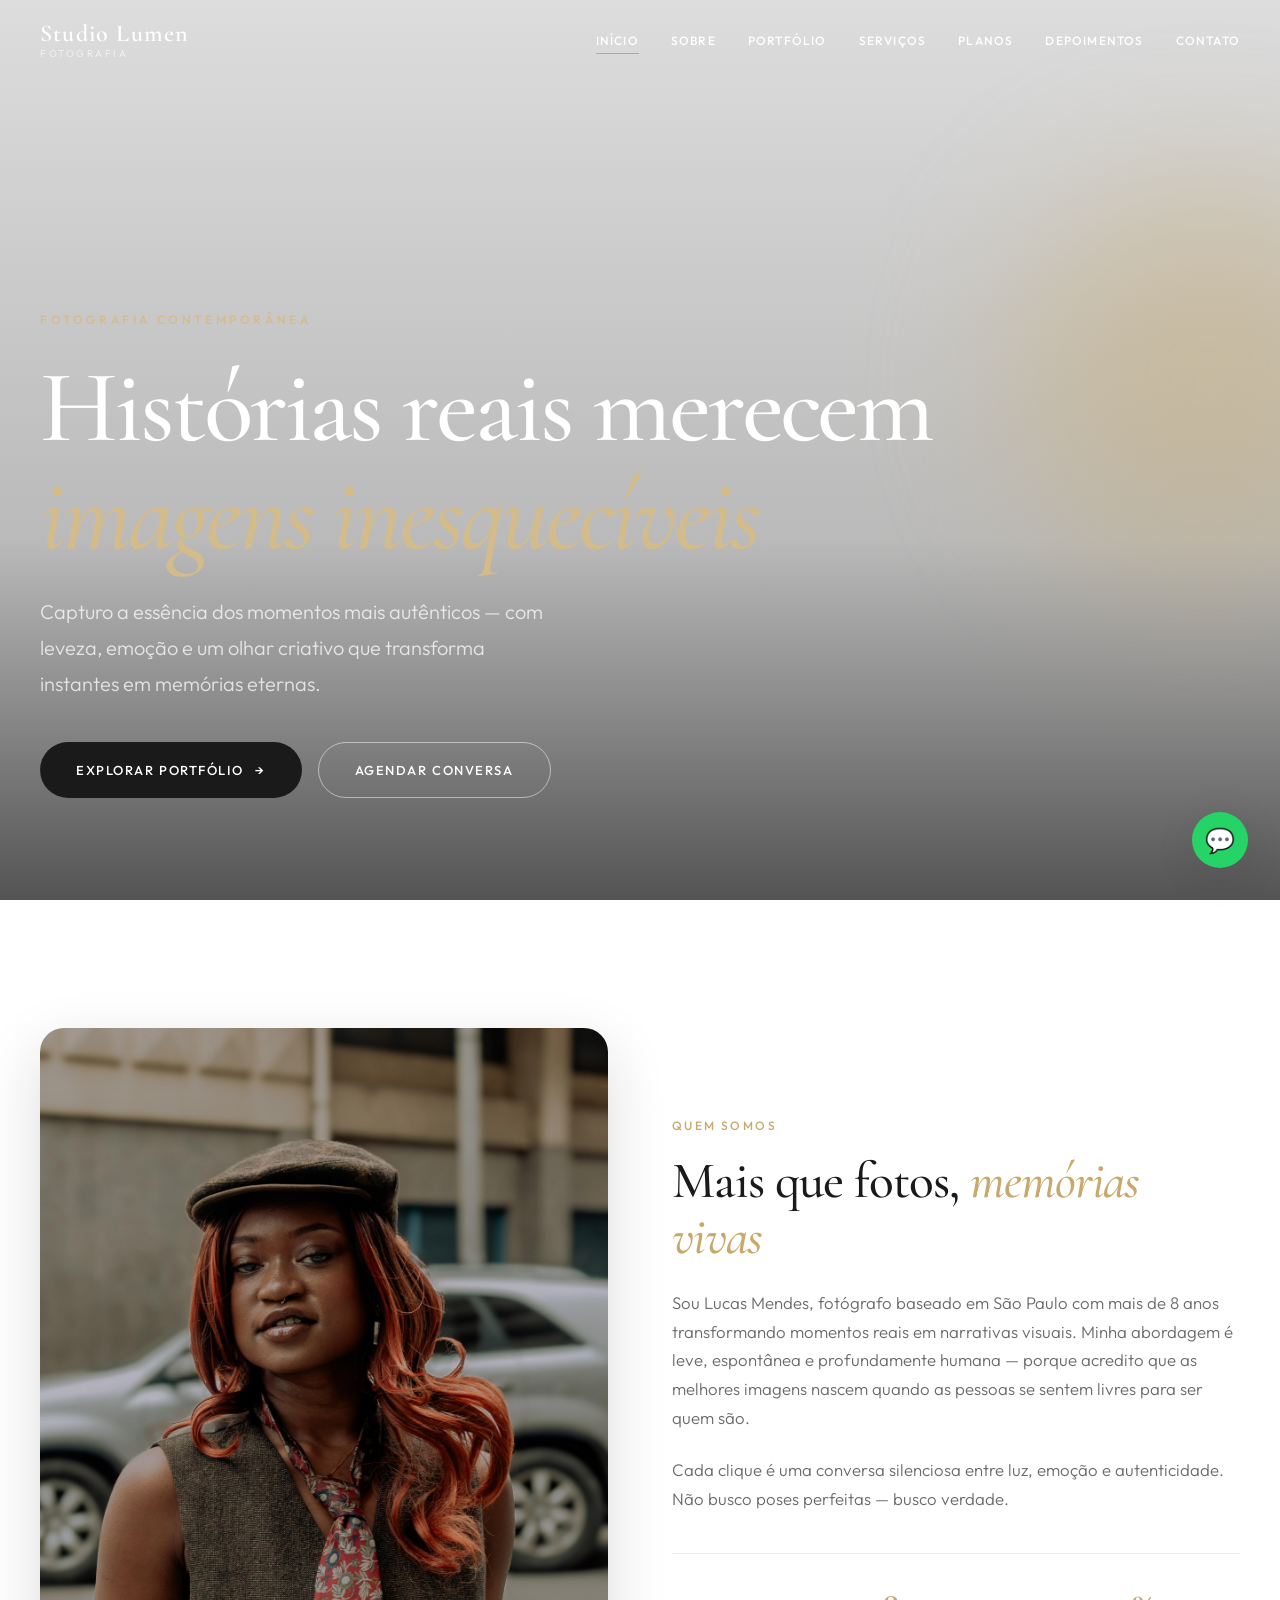
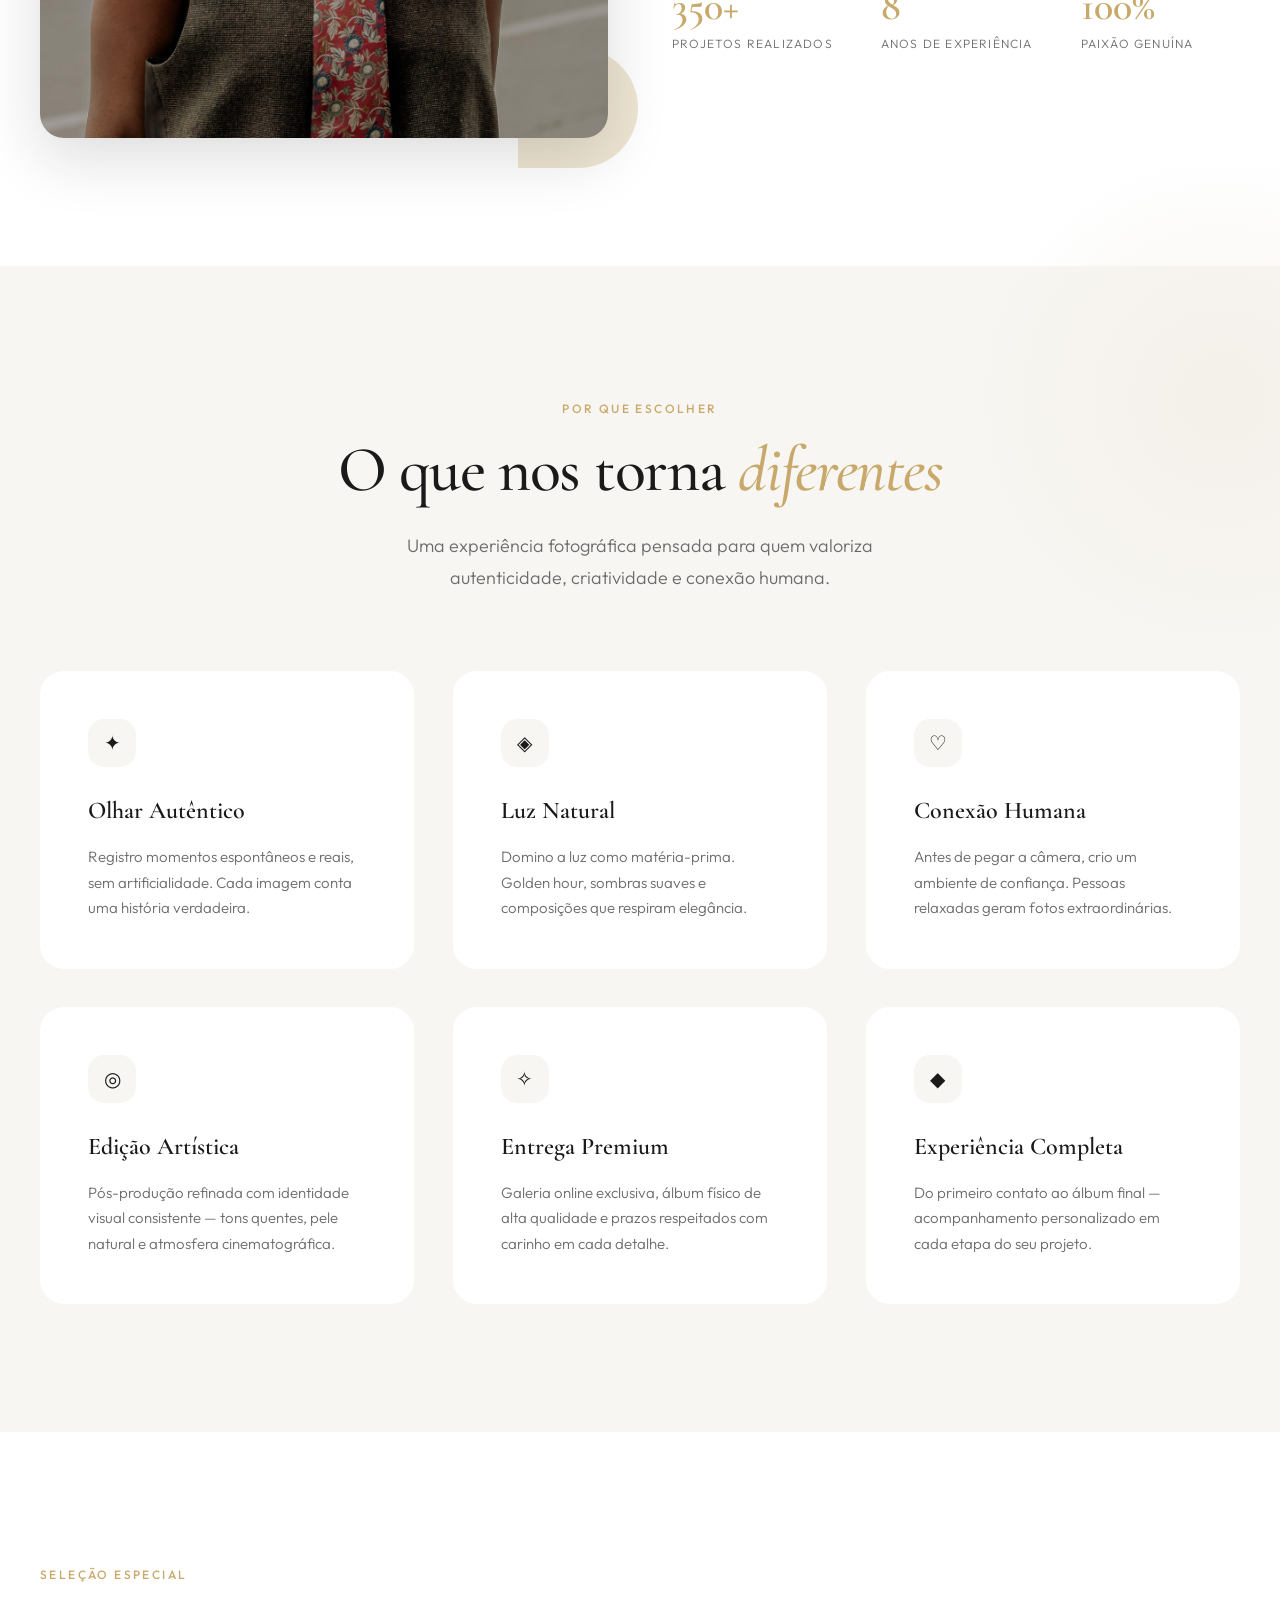
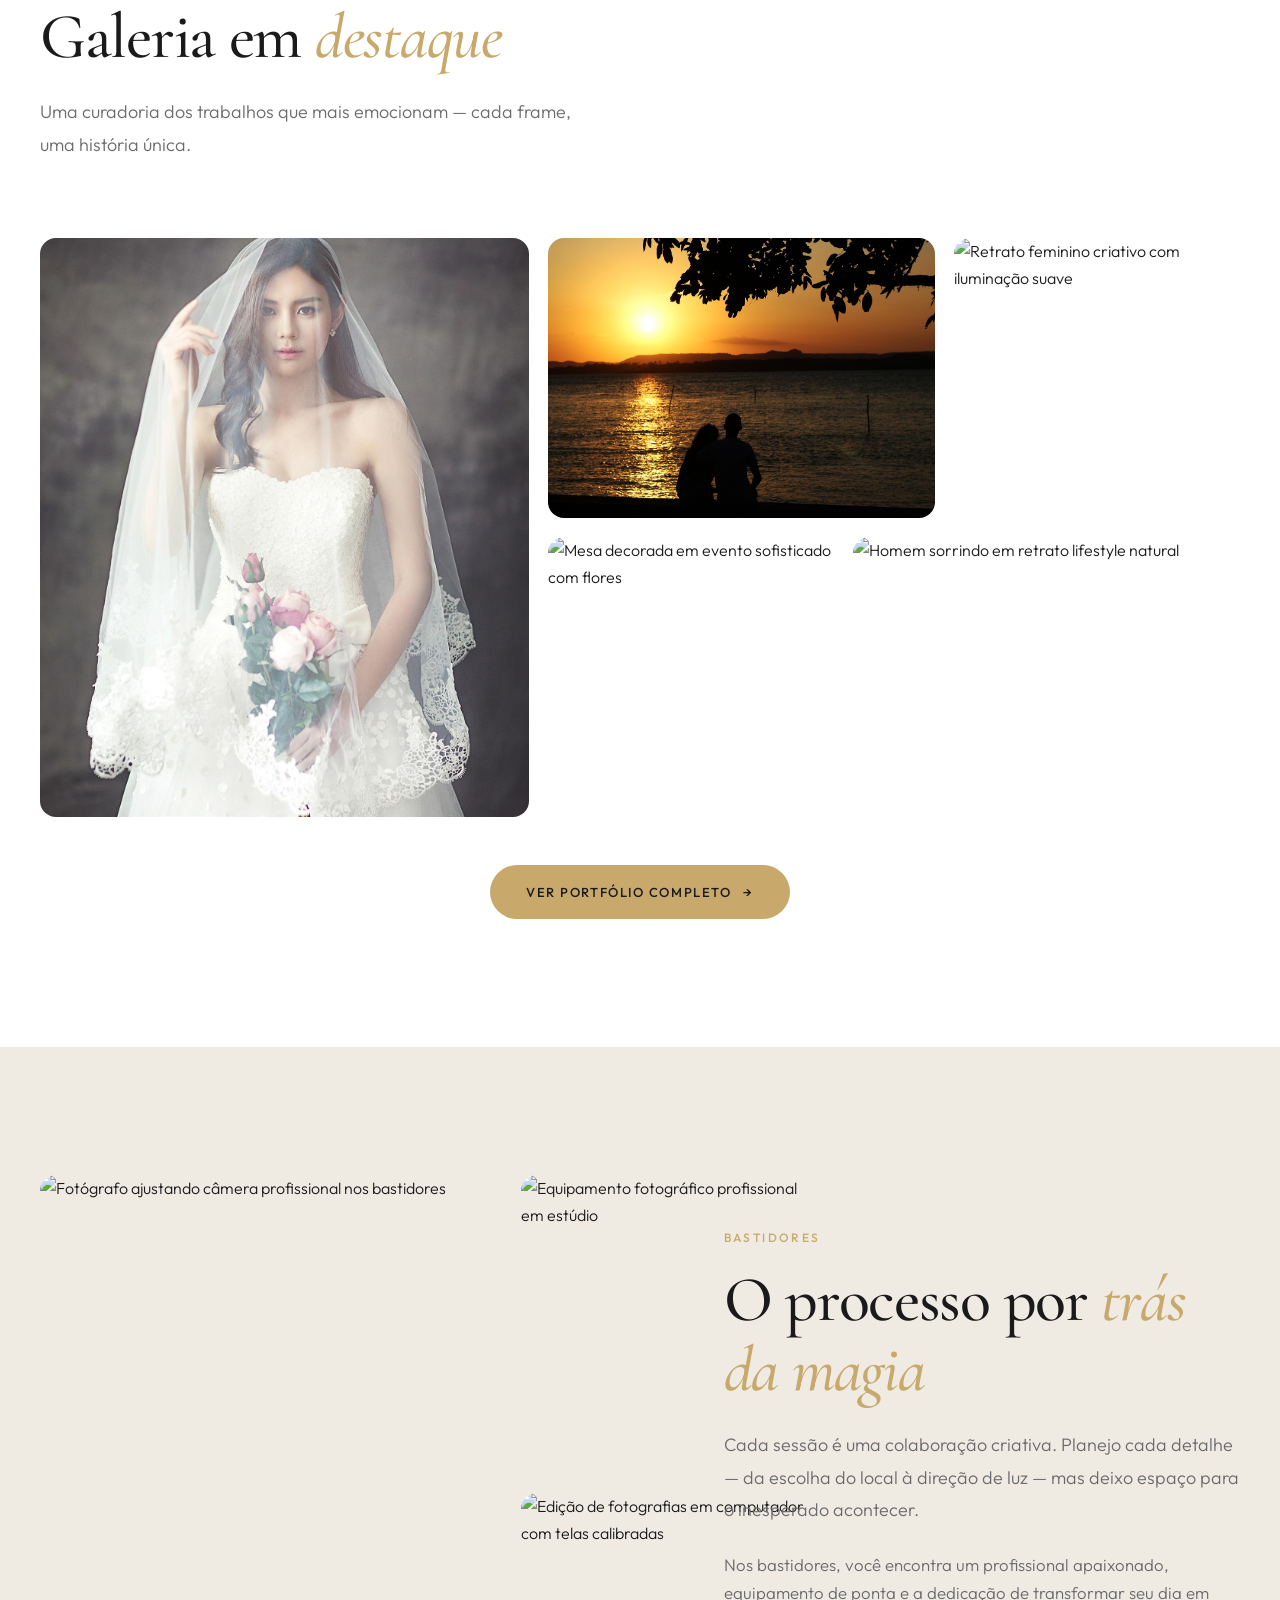
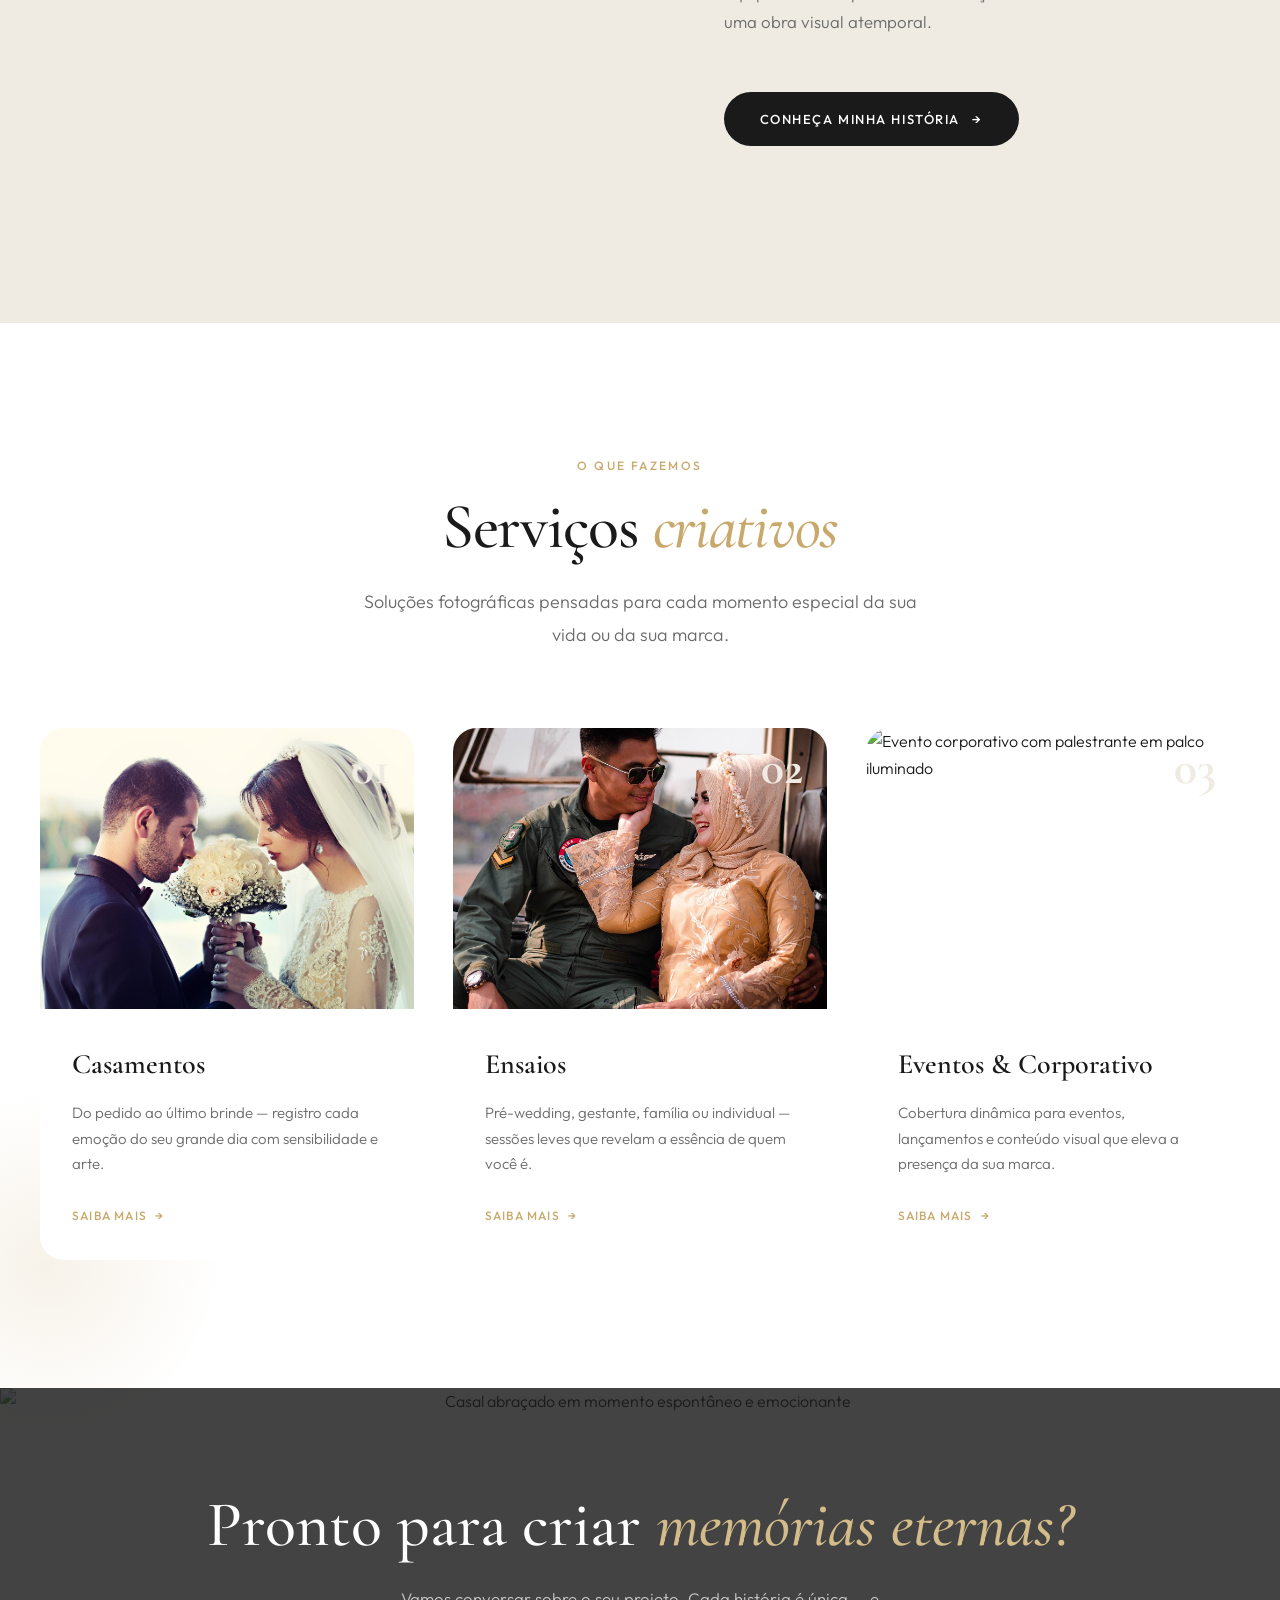
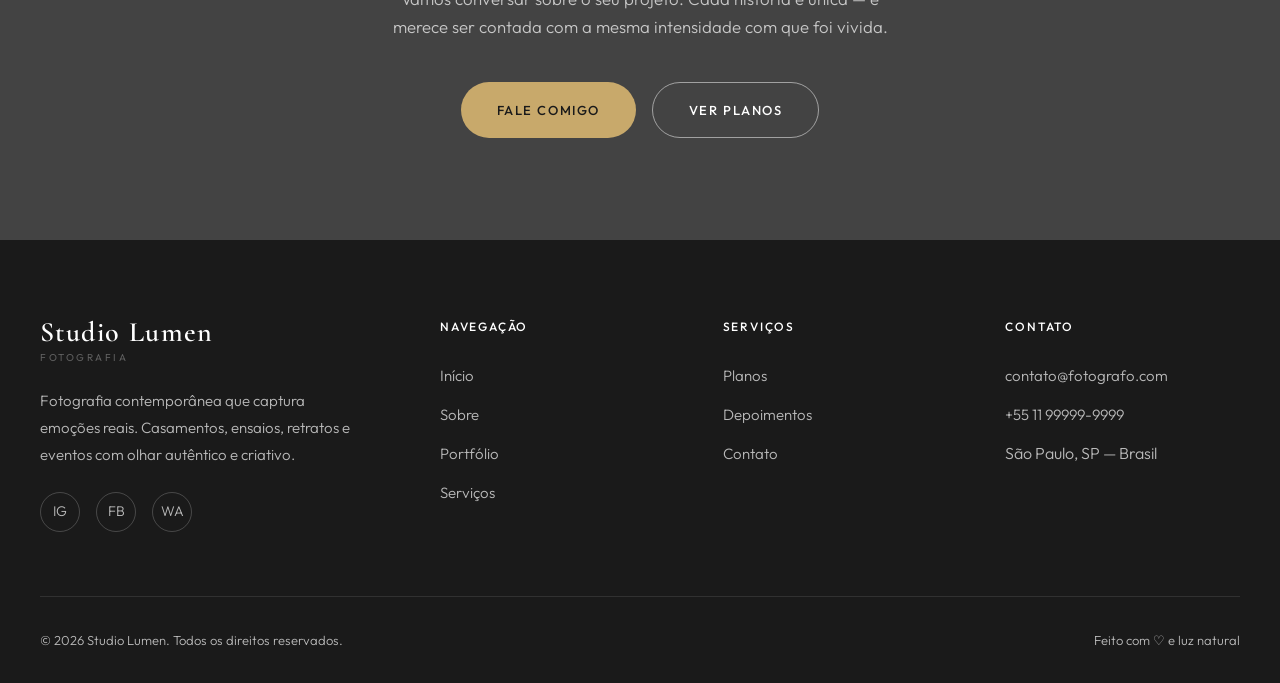
==== index.html @ a938f5ac "first commit" ====
<!DOCTYPE html>
<html lang="pt-BR">
<head>
  <meta charset="UTF-8">
  <meta name="viewport" content="width=device-width, initial-scale=1.0">
  <meta name="description" content="Studio Lumen — Fotografia contemporânea que captura histórias reais com emoção, autenticidade e criatividade. Casamentos, ensaios, retratos e eventos.">
  <meta name="keywords" content="fotógrafo, fotografia, casamento, ensaio, retrato, lifestyle, São Paulo">
  <meta name="author" content="Studio Lumen">
  <meta property="og:title" content="Studio Lumen — Histórias reais merecem imagens inesquecíveis">
  <meta property="og:description" content="Fotografia contemporânea com emoção, movimento e autenticidade.">
  <meta property="og:type" content="website">
  <title>Studio Lumen — Fotografia Contemporânea</title>
  <link rel="stylesheet" href="css/style.css">
</head>
<body>

  <!-- Header -->
  <header class="header header--transparent">
    <div class="header__inner">
      <a href="index.html" class="logo">
        <span class="logo__name">Studio Lumen</span>
        <span class="logo__tagline">Fotografia</span>
      </a>

      <a href="#nav-menu" class="nav-toggle" aria-label="Abrir menu">
        <span class="nav-toggle__bar"></span>
        <span class="nav-toggle__bar"></span>
        <span class="nav-toggle__bar"></span>
      </a>

      <div class="nav-panel" id="nav-menu">
        <a href="#" class="nav-panel__overlay" aria-label="Fechar menu"></a>
        <nav class="nav">
          <a href="#" class="nav__close" aria-label="Fechar menu">&times;</a>
          <ul class="nav__list">
          <li class="nav__item"><a href="index.html" class="nav__link nav__link--active">Início</a></li>
          <li class="nav__item"><a href="sobre.html" class="nav__link">Sobre</a></li>
          <li class="nav__item"><a href="portfolio.html" class="nav__link">Portfólio</a></li>
          <li class="nav__item"><a href="servicos.html" class="nav__link">Serviços</a></li>
          <li class="nav__item"><a href="planos.html" class="nav__link">Planos</a></li>
          <li class="nav__item"><a href="depoimentos.html" class="nav__link">Depoimentos</a></li>
          <li class="nav__item"><a href="contato.html" class="nav__link">Contato</a></li>
        </ul>
        </nav>
      </div>
    </div>
  </header>

  <main>

    <!-- Hero -->
    <section class="hero">
      <div class="hero__bg">
        <img src="https://images.unsplash.com/photo-1519741497674-611481863552?w=1920&q=80" alt="Casal em momento emocionante durante cerimônia de casamento ao ar livre">
      </div>
      <div class="hero__overlay"></div>
      <div class="hero__shape hero__shape--gold"></div>
      <div class="hero__content">
        <span class="hero__label">Fotografia Contemporânea</span>
        <h1 class="hero__title">Histórias reais merecem <em>imagens inesquecíveis</em></h1>
        <p class="hero__text">Capturo a essência dos momentos mais autênticos — com leveza, emoção e um olhar criativo que transforma instantes em memórias eternas.</p>
        <div class="hero__actions">
          <a href="portfolio.html" class="btn btn--primary">Explorar Portfólio <span class="btn__arrow">→</span></a>
          <a href="contato.html" class="btn btn--outline">Agendar Conversa</a>
        </div>
      </div>
    </section>

    <!-- Apresentação -->
    <section class="section">
      <div class="container">
        <div class="intro">
          <div class="intro__visual">
            <div class="intro__image">
              <img src="images/foto2.jpg" alt="Fotógrafo profissional capturando ensaio ao ar livre com luz natural">
            </div>
            <div class="intro__accent"></div>
          </div>
          <div class="intro__content">
            <span class="section__label">Quem Somos</span>
            <h2 class="section__title">Mais que fotos, <em>memórias vivas</em></h2>
            <p class="intro__text">Sou Lucas Mendes, fotógrafo baseado em São Paulo com mais de 8 anos transformando momentos reais em narrativas visuais. Minha abordagem é leve, espontânea e profundamente humana — porque acredito que as melhores imagens nascem quando as pessoas se sentem livres para ser quem são.</p>
            <p class="intro__text">Cada clique é uma conversa silenciosa entre luz, emoção e autenticidade. Não busco poses perfeitas — busco verdade.</p>
            <div class="intro__stats">
              <div class="stat">
                <div class="stat__number">350+</div>
                <div class="stat__label">Projetos Realizados</div>
              </div>
              <div class="stat">
                <div class="stat__number">8</div>
                <div class="stat__label">Anos de Experiência</div>
              </div>
              <div class="stat">
                <div class="stat__number">100%</div>
                <div class="stat__label">Paixão Genuína</div>
              </div>
            </div>
          </div>
        </div>
      </div>
    </section>

    <!-- Diferenciais -->
    <section class="section section--cream">
      <div class="organic-shape organic-shape--1"></div>
      <div class="container">
        <div class="section__header section__header--center">
          <span class="section__label">Por Que Escolher</span>
          <h2 class="section__title">O que nos torna <em>diferentes</em></h2>
          <p class="section__subtitle">Uma experiência fotográfica pensada para quem valoriza autenticidade, criatividade e conexão humana.</p>
        </div>
        <div class="features">
          <article class="feature">
            <div class="feature__icon">✦</div>
            <h3 class="feature__title">Olhar Autêntico</h3>
            <p class="feature__text">Registro momentos espontâneos e reais, sem artificialidade. Cada imagem conta uma história verdadeira.</p>
          </article>
          <article class="feature">
            <div class="feature__icon">◈</div>
            <h3 class="feature__title">Luz Natural</h3>
            <p class="feature__text">Domino a luz como matéria-prima. Golden hour, sombras suaves e composições que respiram elegância.</p>
          </article>
          <article class="feature">
            <div class="feature__icon">♡</div>
            <h3 class="feature__title">Conexão Humana</h3>
            <p class="feature__text">Antes de pegar a câmera, crio um ambiente de confiança. Pessoas relaxadas geram fotos extraordinárias.</p>
          </article>
          <article class="feature">
            <div class="feature__icon">◎</div>
            <h3 class="feature__title">Edição Artística</h3>
            <p class="feature__text">Pós-produção refinada com identidade visual consistente — tons quentes, pele natural e atmosfera cinematográfica.</p>
          </article>
          <article class="feature">
            <div class="feature__icon">✧</div>
            <h3 class="feature__title">Entrega Premium</h3>
            <p class="feature__text">Galeria online exclusiva, álbum físico de alta qualidade e prazos respeitados com carinho em cada detalhe.</p>
          </article>
          <article class="feature">
            <div class="feature__icon">◆</div>
            <h3 class="feature__title">Experiência Completa</h3>
            <p class="feature__text">Do primeiro contato ao álbum final — acompanhamento personalizado em cada etapa do seu projeto.</p>
          </article>
        </div>
      </div>
    </section>

    <!-- Galeria em Destaque -->
    <section class="section">
      <div class="container">
        <div class="section__header">
          <span class="section__label">Seleção Especial</span>
          <h2 class="section__title">Galeria em <em>destaque</em></h2>
          <p class="section__subtitle">Uma curadoria dos trabalhos que mais emocionam — cada frame, uma história única.</p>
        </div>
        <div class="gallery gallery--featured">
          <div class="gallery__item gallery__item--1">
            <img src="images/foto9.jpg" alt="Noiva em vestido elegante com bouquet de flores brancas">
            <span class="gallery__caption">Casamentos</span>
          </div>
          <div class="gallery__item gallery__item--2">
            <img src="images/foto10.jpg" alt="Casal em ensaio romântico ao pôr do sol">
            <span class="gallery__caption">Ensaios</span>
          </div>
          <div class="gallery__item gallery__item--3">
            <img src="https://images.unsplash.com/photo-1534528741775-53994a69daeb?w=600&q=80" alt="Retrato feminino criativo com iluminação suave">
            <span class="gallery__caption">Retratos</span>
          </div>
          <div class="gallery__item gallery__item--4">
            <img src="https://images.unsplash.com/photo-1511795409834-ef04bbd61622?w=600&q=80" alt="Mesa decorada em evento sofisticado com flores">
            <span class="gallery__caption">Eventos</span>
          </div>
          <div class="gallery__item gallery__item--5">
            <img src="https://images.unsplash.com/photo-1507003211169-0a1dd7228f2d?w=700&q=80" alt="Homem sorrindo em retrato lifestyle natural">
            <span class="gallery__caption">Lifestyle</span>
          </div>
        </div>
        <div style="text-align: center; margin-top: 3rem;">
          <a href="portfolio.html" class="btn btn--gold">Ver Portfólio Completo <span class="btn__arrow">→</span></a>
        </div>
      </div>
    </section>

    <!-- Bastidores -->
    <section class="section section--beige">
      <div class="container">
        <div class="behind">
          <div class="behind__grid">
            <img src="https://images.unsplash.com/photo-1452587925148-ce544e77e70d?w=600&q=80" alt="Fotógrafo ajustando câmera profissional nos bastidores">
            <img src="https://images.unsplash.com/photo-1492691527719-9d1e07e534b4?w=400&q=80" alt="Equipamento fotográfico profissional em estúdio">
            <img src="https://images.unsplash.com/photo-1471341971476-ae15ab1aa974?w=400&q=80" alt="Edição de fotografias em computador com telas calibradas">
          </div>
          <div class="behind__content">
            <span class="section__label">Bastidores</span>
            <h2 class="section__title">O processo por <em>trás da magia</em></h2>
            <p class="section__subtitle">Cada sessão é uma colaboração criativa. Planejo cada detalhe — da escolha do local à direção de luz — mas deixo espaço para o inesperado acontecer.</p>
            <p class="intro__text" style="margin-top: 1.5rem;">Nos bastidores, você encontra um profissional apaixonado, equipamento de ponta e a dedicação de transformar seu dia em uma obra visual atemporal.</p>
            <a href="sobre.html" class="btn btn--primary" style="margin-top: 2rem;">Conheça Minha História <span class="btn__arrow">→</span></a>
          </div>
        </div>
      </div>
    </section>

    <!-- Serviços -->
    <section class="section">
      <div class="organic-shape organic-shape--2"></div>
      <div class="container">
        <div class="section__header section__header--center">
          <span class="section__label">O Que Fazemos</span>
          <h2 class="section__title">Serviços <em>criativos</em></h2>
          <p class="section__subtitle">Soluções fotográficas pensadas para cada momento especial da sua vida ou da sua marca.</p>
        </div>
        <div class="services-grid">
          <article class="service-card">
            <span class="service-card__number">01</span>
            <div class="service-card__image">
              <img src="images/foto12.jpg" alt="Cerimônia de casamento intimista com decoração floral">
            </div>
            <div class="service-card__body">
              <h3 class="service-card__title">Casamentos</h3>
              <p class="service-card__text">Do pedido ao último brinde — registro cada emoção do seu grande dia com sensibilidade e arte.</p>
              <a href="servicos.html" class="service-card__link">Saiba mais</a>
            </div>
          </article>
          <article class="service-card">
            <span class="service-card__number">02</span>
            <div class="service-card__image">
              <img src="images/foto13.jpg" alt="Casal em ensaio pré-wedding em paisagem natural">
            </div>
            <div class="service-card__body">
              <h3 class="service-card__title">Ensaios</h3>
              <p class="service-card__text">Pré-wedding, gestante, família ou individual — sessões leves que revelam a essência de quem você é.</p>
              <a href="servicos.html" class="service-card__link">Saiba mais</a>
            </div>
          </article>
          <article class="service-card">
            <span class="service-card__number">03</span>
            <div class="service-card__image">
              <img src="https://images.unsplash.com/photo-1540575467063-178a50c2df87?w=600&q=80" alt="Evento corporativo com palestrante em palco iluminado">
            </div>
            <div class="service-card__body">
              <h3 class="service-card__title">Eventos & Corporativo</h3>
              <p class="service-card__text">Cobertura dinâmica para eventos, lançamentos e conteúdo visual que eleva a presença da sua marca.</p>
              <a href="servicos.html" class="service-card__link">Saiba mais</a>
            </div>
          </article>
        </div>
      </div>
    </section>

    <!-- CTA -->
    <section class="cta">
      <div class="cta__bg">
        <img src="https://images.unsplash.com/photo-1529636798458-921d9a089304?w=1920&q=80" alt="Casal abraçado em momento espontâneo e emocionante">
      </div>
      <div class="cta__overlay"></div>
      <div class="container cta__content">
        <h2 class="cta__title">Pronto para criar <em>memórias eternas?</em></h2>
        <p class="cta__text">Vamos conversar sobre o seu projeto. Cada história é única — e merece ser contada com a mesma intensidade com que foi vivida.</p>
        <div class="cta__actions">
          <a href="contato.html" class="btn btn--gold">Fale Comigo</a>
          <a href="planos.html" class="btn btn--outline">Ver Planos</a>
        </div>
      </div>
    </section>

  </main>

  <!-- Footer -->
  <footer class="footer">
    <div class="container">
      <div class="footer__grid">
        <div class="footer__brand">
          <div class="logo">
            <span class="logo__name">Studio Lumen</span>
            <span class="logo__tagline">Fotografia</span>
          </div>
          <p class="footer__desc">Fotografia contemporânea que captura emoções reais. Casamentos, ensaios, retratos e eventos com olhar autêntico e criativo.</p>
          <div class="footer__social">
            <a href="https://instagram.com" target="_blank" rel="noopener noreferrer" aria-label="Instagram">IG</a>
            <a href="https://facebook.com" target="_blank" rel="noopener noreferrer" aria-label="Facebook">FB</a>
            <a href="https://wa.me/5511999999999" target="_blank" rel="noopener noreferrer" aria-label="WhatsApp">WA</a>
          </div>
        </div>
        <div>
          <h4 class="footer__title">Navegação</h4>
          <ul class="footer__links">
            <li><a href="index.html">Início</a></li>
            <li><a href="sobre.html">Sobre</a></li>
            <li><a href="portfolio.html">Portfólio</a></li>
            <li><a href="servicos.html">Serviços</a></li>
          </ul>
        </div>
        <div>
          <h4 class="footer__title">Serviços</h4>
          <ul class="footer__links">
            <li><a href="planos.html">Planos</a></li>
            <li><a href="depoimentos.html">Depoimentos</a></li>
            <li><a href="contato.html">Contato</a></li>
          </ul>
        </div>
        <div>
          <h4 class="footer__title">Contato</h4>
          <ul class="footer__links">
            <li><a href="mailto:contato@fotografo.com">contato@fotografo.com</a></li>
            <li><a href="https://wa.me/5511999999999" target="_blank" rel="noopener noreferrer">+55 11 99999-9999</a></li>
            <li>São Paulo, SP — Brasil</li>
          </ul>
        </div>
      </div>
      <div class="footer__bottom">
        <p>&copy; 2026 Studio Lumen. Todos os direitos reservados.</p>
        <p>Feito com ♡ e luz natural</p>
      </div>
    </div>
  </footer>

  <a href="https://wa.me/5511999999999" class="whatsapp-float" target="_blank" rel="noopener noreferrer" aria-label="Contato via WhatsApp">💬</a>

</body>
</html>
---- css/style.css ----
/* =============================================
   STUDIO LUMEN — Fotografia Contemporânea
   Design System — HTML5 + CSS3
   ============================================= */

@import url('https://fonts.googleapis.com/css2?family=Cormorant+Garamond:ital,wght@0,400;0,500;0,600;0,700;1,400;1,500&family=Outfit:wght@300;400;500;600&display=swap');

/* --- Reset Moderno --- */
*,
*::before,
*::after {
  margin: 0;
  padding: 0;
  box-sizing: border-box;
}

html {
  scroll-behavior: smooth;
  font-size: 16px;
  -webkit-text-size-adjust: 100%;
  text-size-adjust: 100%;
}

body {
  font-family: 'Outfit', sans-serif;
  font-weight: 300;
  line-height: 1.7;
  color: var(--color-dark);
  background-color: var(--color-white);
  overflow-x: hidden;
  -webkit-font-smoothing: antialiased;
}

img {
  max-width: 100%;
  height: auto;
  display: block;
}

a {
  text-decoration: none;
  color: inherit;
  transition: color var(--transition-base);
}

ul, ol {
  list-style: none;
}

button,
input,
textarea,
select {
  font-family: inherit;
  font-size: inherit;
  border: none;
  outline: none;
  background: none;
}

/* --- Variáveis CSS --- */
:root {
  --color-white: #FFFFFF;
  --color-cream: #F8F6F2;
  --color-beige: #EFEAE2;
  --color-dark: #1A1A1A;
  --color-gold: #C8A96B;
  --color-gold-light: #D4BC8A;
  --color-gray: #6B6B6B;
  --color-gray-light: #A8A8A8;

  --font-display: 'Cormorant Garamond', Georgia, serif;
  --font-body: 'Outfit', sans-serif;

  --header-height: 80px;
  --container-max: 1320px;
  --container-narrow: 960px;
  --section-padding: clamp(5rem, 10vw, 8rem);
  --gap: clamp(1.5rem, 3vw, 2.5rem);

  --radius-sm: 8px;
  --radius-md: 16px;
  --radius-lg: 24px;
  --radius-xl: 40px;
  --radius-full: 9999px;

  --shadow-soft: 0 4px 30px rgba(26, 26, 26, 0.06);
  --shadow-medium: 0 8px 40px rgba(26, 26, 26, 0.1);
  --shadow-strong: 0 20px 60px rgba(26, 26, 26, 0.15);

  --transition-fast: 0.25s cubic-bezier(0.4, 0, 0.2, 1);
  --transition-base: 0.4s cubic-bezier(0.4, 0, 0.2, 1);
  --transition-slow: 0.6s cubic-bezier(0.4, 0, 0.2, 1);
}

/* --- Utilitários --- */
.container {
  width: 100%;
  max-width: var(--container-max);
  margin: 0 auto;
  padding: 0 clamp(1.25rem, 4vw, 2.5rem);
}

.container--narrow {
  max-width: var(--container-narrow);
}

.section {
  padding: var(--section-padding) 0;
  position: relative;
}

.section--cream {
  background-color: var(--color-cream);
}

.section--beige {
  background-color: var(--color-beige);
}

.section--dark {
  background-color: var(--color-dark);
  color: var(--color-white);
}

.section__label {
  display: inline-block;
  font-size: 0.75rem;
  font-weight: 500;
  letter-spacing: 0.2em;
  text-transform: uppercase;
  color: var(--color-gold);
  margin-bottom: 1rem;
}

.section--dark .section__label {
  color: var(--color-gold-light);
}

.section__title {
  font-family: var(--font-display);
  font-size: clamp(2.5rem, 5vw, 4rem);
  font-weight: 500;
  line-height: 1.1;
  letter-spacing: -0.02em;
  margin-bottom: 1.5rem;
}

.section__title em {
  font-style: italic;
  color: var(--color-gold);
}

.section--dark .section__title em {
  color: var(--color-gold-light);
}

.section__subtitle {
  font-size: clamp(1rem, 2vw, 1.125rem);
  color: var(--color-gray);
  max-width: 560px;
  line-height: 1.8;
}

.section--dark .section__subtitle {
  color: rgba(255, 255, 255, 0.65);
}

.section__header {
  margin-bottom: clamp(3rem, 6vw, 5rem);
}

.section__header--center {
  text-align: center;
}

.section__header--center .section__subtitle {
  margin: 0 auto;
}

.text-gold {
  color: var(--color-gold);
}

/* --- Botões --- */
.btn {
  display: inline-flex;
  align-items: center;
  justify-content: center;
  gap: 0.75rem;
  padding: 1rem 2.25rem;
  font-size: 0.8125rem;
  font-weight: 500;
  letter-spacing: 0.12em;
  text-transform: uppercase;
  border-radius: var(--radius-full);
  cursor: pointer;
  transition: all var(--transition-base);
  position: relative;
  overflow: hidden;
}

.btn::after {
  content: '';
  position: absolute;
  inset: 0;
  background: rgba(255, 255, 255, 0.15);
  transform: translateX(-100%);
  transition: transform var(--transition-base);
}

.btn:hover::after {
  transform: translateX(0);
}

.btn--primary {
  background-color: var(--color-dark);
  color: var(--color-white);
}

.btn--primary:hover {
  background-color: var(--color-gold);
  color: var(--color-dark);
  transform: translateY(-2px);
  box-shadow: var(--shadow-medium);
}

.btn--outline {
  background-color: transparent;
  color: var(--color-white);
  border: 1.5px solid rgba(255, 255, 255, 0.5);
}

.btn--outline:hover {
  background-color: var(--color-white);
  color: var(--color-dark);
  border-color: var(--color-white);
  transform: translateY(-2px);
}

.btn--gold {
  background-color: var(--color-gold);
  color: var(--color-dark);
}

.btn--gold:hover {
  background-color: var(--color-dark);
  color: var(--color-white);
  transform: translateY(-2px);
  box-shadow: var(--shadow-medium);
}

.btn--light {
  background-color: var(--color-white);
  color: var(--color-dark);
}

.btn--light:hover {
  background-color: var(--color-gold);
  transform: translateY(-2px);
  box-shadow: var(--shadow-medium);
}

.btn__arrow {
  transition: transform var(--transition-base);
}

.btn:hover .btn__arrow {
  transform: translateX(4px);
}

/* --- Header --- */
.header {
  position: fixed;
  top: 0;
  left: 0;
  right: 0;
  z-index: 1000;
  height: var(--header-height);
  transition: all var(--transition-base);
}

.header__inner {
  display: flex;
  align-items: center;
  justify-content: space-between;
  height: 100%;
  max-width: var(--container-max);
  margin: 0 auto;
  padding: 0 clamp(1.25rem, 4vw, 2.5rem);
}

.header--transparent {
  background: transparent;
}

.header--scrolled,
.header--solid {
  background: rgba(255, 255, 255, 0.92);
  backdrop-filter: blur(20px);
  -webkit-backdrop-filter: blur(20px);
  box-shadow: 0 1px 0 rgba(26, 26, 26, 0.06);
}

.header--dark {
  background: rgba(26, 26, 26, 0.85);
  backdrop-filter: blur(20px);
  -webkit-backdrop-filter: blur(20px);
}

.logo {
  display: flex;
  flex-direction: column;
  line-height: 1.1;
}

.logo__name {
  font-family: var(--font-display);
  font-size: 1.5rem;
  font-weight: 600;
  letter-spacing: 0.05em;
}

.logo__tagline {
  font-size: 0.625rem;
  font-weight: 400;
  letter-spacing: 0.25em;
  text-transform: uppercase;
  opacity: 0.6;
}

.header--transparent .logo,
.header--transparent .nav__link {
  color: var(--color-white);
}

.header--scrolled .logo,
.header--scrolled .nav__link,
.header--solid .logo,
.header--solid .nav__link {
  color: var(--color-dark);
}

.nav__list {
  display: flex;
  align-items: center;
  gap: clamp(1rem, 2.5vw, 2rem);
}

.nav__link {
  font-size: 0.75rem;
  font-weight: 500;
  letter-spacing: 0.1em;
  text-transform: uppercase;
  position: relative;
  padding: 0.25rem 0;
}

.nav__link::after {
  content: '';
  position: absolute;
  bottom: -2px;
  left: 0;
  width: 0;
  height: 1.5px;
  background-color: var(--color-gold);
  transition: width var(--transition-base);
}

.nav__link:hover::after,
.nav__link--active::after {
  width: 100%;
}

.nav__link:hover,
.nav__link--active {
  color: var(--color-gold);
}

.header--scrolled .nav__link:hover,
.header--scrolled .nav__link--active,
.header--solid .nav__link:hover,
.header--solid .nav__link--active {
  color: var(--color-gold);
}

/* Mobile menu toggle (CSS-only) */
.nav-toggle {
  display: none;
  flex-direction: column;
  gap: 6px;
  cursor: pointer;
  padding: 0.5rem;
  z-index: 1001;
}

.nav-toggle__bar {
  width: 28px;
  height: 2px;
  background-color: currentColor;
  transition: all var(--transition-base);
  transform-origin: center;
}

.header--transparent .nav-toggle {
  color: var(--color-white);
}

.header--scrolled .nav-toggle,
.header--solid .nav-toggle {
  color: var(--color-dark);
}

/* Painel mobile (desktop: transparente ao layout) */
.nav-panel {
  display: contents;
}

.nav-panel__overlay {
  display: none;
}

.nav__close {
  display: none;
}

/* --- Hero --- */
.hero {
  position: relative;
  min-height: 100vh;
  display: flex;
  align-items: flex-end;
  overflow: hidden;
}

.hero__bg {
  position: absolute;
  inset: 0;
  z-index: 0;
}

.hero__bg img {
  width: 100%;
  height: 100%;
  object-fit: cover;
  transform: scale(1.05);
  transition: transform 8s ease-out;
}

.hero:hover .hero__bg img {
  transform: scale(1);
}

.hero__overlay {
  position: absolute;
  inset: 0;
  background: linear-gradient(
    to top,
    rgba(26, 26, 26, 0.75) 0%,
    rgba(26, 26, 26, 0.3) 40%,
    rgba(26, 26, 26, 0.15) 100%
  );
  z-index: 1;
}

.hero__overlay--light {
  background: linear-gradient(
    135deg,
    rgba(248, 246, 242, 0.92) 0%,
    rgba(248, 246, 242, 0.7) 50%,
    rgba(248, 246, 242, 0.4) 100%
  );
}

.hero__content {
  position: relative;
  z-index: 2;
  width: 100%;
  padding: calc(var(--header-height) + 3rem) clamp(1.25rem, 4vw, 2.5rem) clamp(4rem, 8vw, 7rem);
  max-width: var(--container-max);
  margin: 0 auto;
}

.hero__content--center {
  text-align: center;
  display: flex;
  flex-direction: column;
  align-items: center;
  justify-content: center;
  min-height: 100vh;
  padding-bottom: clamp(4rem, 8vw, 7rem);
}

.hero__label {
  display: inline-block;
  font-size: 0.75rem;
  font-weight: 500;
  letter-spacing: 0.3em;
  text-transform: uppercase;
  color: var(--color-gold-light);
  margin-bottom: 1.5rem;
  opacity: 0;
  animation: fadeUp 0.8s ease forwards 0.2s;
}

.hero__title {
  font-family: var(--font-display);
  font-size: clamp(3rem, 8vw, 6.5rem);
  font-weight: 500;
  line-height: 1.05;
  letter-spacing: -0.03em;
  color: var(--color-white);
  max-width: 900px;
  opacity: 0;
  animation: fadeUp 0.8s ease forwards 0.4s;
}

.hero__title em {
  font-style: italic;
  color: var(--color-gold-light);
}

.hero__title--dark {
  color: var(--color-dark);
}

.hero__title--dark em {
  color: var(--color-gold);
}

.hero__text {
  font-size: clamp(1rem, 2vw, 1.25rem);
  color: rgba(255, 255, 255, 0.75);
  max-width: 520px;
  margin-top: 1.5rem;
  line-height: 1.8;
  opacity: 0;
  animation: fadeUp 0.8s ease forwards 0.6s;
}

.hero__text--dark {
  color: var(--color-gray);
}

.hero__actions {
  display: flex;
  flex-wrap: wrap;
  gap: 1rem;
  margin-top: 2.5rem;
  opacity: 0;
  animation: fadeUp 0.8s ease forwards 0.8s;
}

.hero__shape {
  position: absolute;
  z-index: 1;
  border-radius: 50%;
  filter: blur(80px);
  opacity: 0.4;
  pointer-events: none;
}

.hero__shape--gold {
  width: 400px;
  height: 400px;
  background: var(--color-gold);
  top: 20%;
  right: -10%;
}

.hero__shape--beige {
  width: 300px;
  height: 300px;
  background: var(--color-beige);
  bottom: 10%;
  left: -5%;
}

.hero--page {
  min-height: 70vh;
  align-items: center;
}

.hero--page .hero__content {
  padding-top: calc(var(--header-height) + 2rem);
}

@keyframes fadeUp {
  from {
    opacity: 0;
    transform: translateY(30px);
  }
  to {
    opacity: 1;
    transform: translateY(0);
  }
}

/* --- Intro / Apresentação --- */
.intro {
  display: grid;
  grid-template-columns: 1fr 1fr;
  gap: clamp(2rem, 5vw, 5rem);
  align-items: center;
}

.intro__visual {
  position: relative;
}

.intro__image {
  border-radius: var(--radius-lg);
  overflow: hidden;
  box-shadow: var(--shadow-strong);
}

.intro__image img {
  width: 100%;
  aspect-ratio: 4/5;
  object-fit: cover;
  transition: transform var(--transition-slow);
}

.intro__visual:hover .intro__image img {
  transform: scale(1.05);
}

.intro__accent {
  position: absolute;
  width: 120px;
  height: 120px;
  background: var(--color-gold);
  border-radius: 50% 50% 50% 0;
  bottom: -30px;
  right: -30px;
  z-index: -1;
  opacity: 0.3;
}

.intro__content .section__title {
  font-size: clamp(2rem, 4vw, 3.25rem);
}

.intro__text {
  color: var(--color-gray);
  margin-bottom: 1.5rem;
  font-size: 1.05rem;
}

.intro__stats {
  display: flex;
  gap: 3rem;
  margin-top: 2.5rem;
  padding-top: 2rem;
  border-top: 1px solid var(--color-beige);
}

.stat__number {
  font-family: var(--font-display);
  font-size: 2.5rem;
  font-weight: 600;
  color: var(--color-gold);
  line-height: 1;
}

.stat__label {
  font-size: 0.75rem;
  letter-spacing: 0.1em;
  text-transform: uppercase;
  color: var(--color-gray);
  margin-top: 0.5rem;
}

/* --- Diferenciais / Features --- */
.features {
  display: grid;
  grid-template-columns: repeat(3, 1fr);
  gap: var(--gap);
}

.feature {
  padding: clamp(2rem, 4vw, 3rem);
  background: var(--color-white);
  border-radius: var(--radius-lg);
  transition: all var(--transition-base);
  position: relative;
  overflow: hidden;
}

.feature::before {
  content: '';
  position: absolute;
  top: 0;
  left: 0;
  width: 100%;
  height: 3px;
  background: linear-gradient(90deg, var(--color-gold), transparent);
  transform: scaleX(0);
  transform-origin: left;
  transition: transform var(--transition-base);
}

.feature:hover {
  transform: translateY(-8px);
  box-shadow: var(--shadow-medium);
}

.feature:hover::before {
  transform: scaleX(1);
}

.feature__icon {
  width: 48px;
  height: 48px;
  display: flex;
  align-items: center;
  justify-content: center;
  background: var(--color-cream);
  border-radius: var(--radius-md);
  margin-bottom: 1.5rem;
  font-size: 1.25rem;
  transition: background var(--transition-base);
}

.feature:hover .feature__icon {
  background: var(--color-gold);
}

.feature__title {
  font-family: var(--font-display);
  font-size: 1.5rem;
  font-weight: 600;
  margin-bottom: 0.75rem;
}

.feature__text {
  color: var(--color-gray);
  font-size: 0.9375rem;
}

/* --- Galeria --- */
.gallery {
  display: grid;
  gap: clamp(0.75rem, 1.5vw, 1.25rem);
}

.gallery--featured {
  grid-template-columns: repeat(12, 1fr);
  grid-template-rows: repeat(2, 280px);
}

.gallery__item {
  position: relative;
  overflow: hidden;
  border-radius: var(--radius-md);
  cursor: pointer;
}

.gallery__item img {
  width: 100%;
  height: 100%;
  object-fit: cover;
  transition: transform var(--transition-slow);
}

.gallery__item:hover img {
  transform: scale(1.08);
}

.gallery__item::after {
  content: '';
  position: absolute;
  inset: 0;
  background: linear-gradient(to top, rgba(26, 26, 26, 0.5), transparent 60%);
  opacity: 0;
  transition: opacity var(--transition-base);
}

.gallery__item:hover::after {
  opacity: 1;
}

.gallery__caption {
  position: absolute;
  bottom: 1.5rem;
  left: 1.5rem;
  z-index: 2;
  color: var(--color-white);
  font-family: var(--font-display);
  font-size: 1.25rem;
  font-weight: 500;
  opacity: 0;
  transform: translateY(10px);
  transition: all var(--transition-base);
}

.gallery__item:hover .gallery__caption {
  opacity: 1;
  transform: translateY(0);
}

.gallery__item--1 { grid-column: span 5; grid-row: span 2; }
.gallery__item--2 { grid-column: span 4; }
.gallery__item--3 { grid-column: span 3; }
.gallery__item--4 { grid-column: span 3; }
.gallery__item--5 { grid-column: span 4; }

.gallery--grid {
  grid-template-columns: repeat(auto-fill, minmax(min(100%, 280px), 1fr));
}

.gallery--masonry {
  columns: 3;
  column-gap: clamp(0.75rem, 1.5vw, 1.25rem);
}

.gallery--masonry .gallery__item {
  break-inside: avoid;
  margin-bottom: clamp(0.75rem, 1.5vw, 1.25rem);
}

.gallery--portfolio {
  grid-template-columns: repeat(2, 1fr);
}

.gallery--portfolio .gallery__item:nth-child(3n) {
  grid-column: span 2;
}

.gallery__item--tall img {
  aspect-ratio: 3/4;
  min-height: clamp(260px, 50vw, 400px);
}

.gallery__item--wide img {
  aspect-ratio: 16/9;
  min-height: clamp(220px, 45vw, 350px);
}

/* --- Bastidores --- */
.behind {
  display: grid;
  grid-template-columns: 1.2fr 1fr;
  gap: clamp(2rem, 5vw, 4rem);
  align-items: center;
}

.behind__grid {
  display: grid;
  grid-template-columns: 1fr 1fr;
  gap: 1rem;
}

.behind__grid img {
  border-radius: var(--radius-md);
  object-fit: cover;
  width: 100%;
  transition: transform var(--transition-base);
}

.behind__grid img:first-child {
  grid-row: span 2;
  aspect-ratio: 3/4;
}

.behind__grid img:not(:first-child) {
  aspect-ratio: 1;
}

.behind__grid:hover img {
  transform: scale(0.98);
}

.behind__grid img:hover {
  transform: scale(1.03);
  z-index: 2;
  position: relative;
}

/* --- Serviços Cards --- */
.services-grid {
  display: grid;
  grid-template-columns: repeat(3, 1fr);
  gap: var(--gap);
}

.service-card {
  position: relative;
  border-radius: var(--radius-lg);
  overflow: hidden;
  background: var(--color-white);
  transition: all var(--transition-base);
}

.service-card:hover {
  transform: translateY(-10px);
  box-shadow: var(--shadow-strong);
}

.service-card__image {
  overflow: hidden;
  aspect-ratio: 4/3;
}

.service-card__image img {
  width: 100%;
  height: 100%;
  object-fit: cover;
  transition: transform var(--transition-slow);
}

.service-card:hover .service-card__image img {
  transform: scale(1.1);
}

.service-card__body {
  padding: 2rem;
}

.service-card__number {
  font-family: var(--font-display);
  font-size: 3rem;
  font-weight: 700;
  color: var(--color-beige);
  line-height: 1;
  position: absolute;
  top: 1rem;
  right: 1.5rem;
}

.service-card__title {
  font-family: var(--font-display);
  font-size: 1.75rem;
  font-weight: 600;
  margin-bottom: 0.75rem;
}

.service-card__text {
  color: var(--color-gray);
  font-size: 0.9375rem;
  margin-bottom: 1.5rem;
}

.service-card__link {
  font-size: 0.75rem;
  font-weight: 500;
  letter-spacing: 0.1em;
  text-transform: uppercase;
  color: var(--color-gold);
  display: inline-flex;
  align-items: center;
  gap: 0.5rem;
}

.service-card__link::after {
  content: '→';
  transition: transform var(--transition-base);
}

.service-card:hover .service-card__link::after {
  transform: translateX(4px);
}

/* --- CTA --- */
.cta {
  position: relative;
  padding: clamp(4rem, 8vw, 7rem) 0;
  overflow: hidden;
  text-align: center;
}

.cta__bg {
  position: absolute;
  inset: 0;
  z-index: 0;
}

.cta__bg img {
  width: 100%;
  height: 100%;
  object-fit: cover;
}

.cta__overlay {
  position: absolute;
  inset: 0;
  background: rgba(26, 26, 26, 0.82);
  z-index: 1;
}

.cta__content {
  position: relative;
  z-index: 2;
}

.cta__title {
  font-family: var(--font-display);
  font-size: clamp(2.5rem, 5vw, 4.5rem);
  font-weight: 500;
  color: var(--color-white);
  line-height: 1.1;
  margin-bottom: 1.5rem;
}

.cta__title em {
  font-style: italic;
  color: var(--color-gold-light);
}

.cta__text {
  color: rgba(255, 255, 255, 0.7);
  max-width: 500px;
  margin: 0 auto 2.5rem;
  font-size: 1.05rem;
}

.cta__actions {
  display: flex;
  flex-wrap: wrap;
  gap: 1rem;
  justify-content: center;
}

/* --- Footer --- */
.footer {
  background-color: var(--color-dark);
  color: rgba(255, 255, 255, 0.7);
  padding: clamp(4rem, 6vw, 5rem) 0 2rem;
}

.footer__grid {
  display: grid;
  grid-template-columns: 1.5fr 1fr 1fr 1fr;
  gap: clamp(2rem, 4vw, 3rem);
  margin-bottom: 4rem;
}

.footer__brand .logo__name {
  color: var(--color-white);
  font-size: 1.75rem;
  margin-bottom: 0.25rem;
}

.footer__brand .logo__tagline {
  color: rgba(255, 255, 255, 0.5);
}

.footer__desc {
  margin-top: 1.5rem;
  font-size: 0.9375rem;
  line-height: 1.8;
  max-width: 320px;
}

.footer__title {
  font-size: 0.75rem;
  font-weight: 500;
  letter-spacing: 0.15em;
  text-transform: uppercase;
  color: var(--color-white);
  margin-bottom: 1.5rem;
}

.footer__links li {
  margin-bottom: 0.75rem;
}

.footer__links a {
  font-size: 0.9375rem;
  transition: color var(--transition-base);
}

.footer__links a:hover {
  color: var(--color-gold);
}

.footer__social {
  display: flex;
  gap: 1rem;
  margin-top: 1.5rem;
}

.footer__social a {
  width: 40px;
  height: 40px;
  display: flex;
  align-items: center;
  justify-content: center;
  border: 1px solid rgba(255, 255, 255, 0.2);
  border-radius: 50%;
  font-size: 0.875rem;
  transition: all var(--transition-base);
}

.footer__social a:hover {
  background: var(--color-gold);
  border-color: var(--color-gold);
  color: var(--color-dark);
}

.footer__bottom {
  display: flex;
  justify-content: space-between;
  align-items: center;
  padding-top: 2rem;
  border-top: 1px solid rgba(255, 255, 255, 0.1);
  font-size: 0.8125rem;
}

/* --- Sobre: Timeline --- */
.timeline {
  position: relative;
  max-width: 800px;
  margin: 0 auto;
}

.timeline::before {
  content: '';
  position: absolute;
  left: 50%;
  transform: translateX(-50%);
  width: 1px;
  height: 100%;
  background: var(--color-beige);
}

.timeline__item {
  display: grid;
  grid-template-columns: 1fr 1fr;
  gap: 3rem;
  margin-bottom: 3rem;
  position: relative;
}

.timeline__item:nth-child(even) .timeline__content {
  grid-column: 1;
  grid-row: 1;
  text-align: right;
}

.timeline__item:nth-child(even) .timeline__year {
  grid-column: 2;
  text-align: left;
}

.timeline__year {
  font-family: var(--font-display);
  font-size: 2rem;
  font-weight: 600;
  color: var(--color-gold);
  text-align: right;
  padding-top: 0.5rem;
}

.timeline__dot {
  position: absolute;
  left: 50%;
  top: 0.75rem;
  transform: translateX(-50%);
  width: 14px;
  height: 14px;
  background: var(--color-gold);
  border-radius: 50%;
  border: 3px solid var(--color-cream);
  z-index: 2;
}

.timeline__title {
  font-family: var(--font-display);
  font-size: 1.375rem;
  font-weight: 600;
  margin-bottom: 0.5rem;
}

.timeline__text {
  color: var(--color-gray);
  font-size: 0.9375rem;
}

/* --- Processo --- */
.process {
  display: grid;
  grid-template-columns: repeat(4, 1fr);
  gap: var(--gap);
  counter-reset: process;
}

.process__step {
  text-align: center;
  padding: 2rem 1.5rem;
  position: relative;
}

.process__step::before {
  counter-increment: process;
  content: counter(process, decimal-leading-zero);
  font-family: var(--font-display);
  font-size: 3rem;
  font-weight: 700;
  color: var(--color-beige);
  display: block;
  margin-bottom: 1rem;
  transition: color var(--transition-base);
}

.process__step:hover::before {
  color: var(--color-gold);
}

.process__title {
  font-family: var(--font-display);
  font-size: 1.25rem;
  font-weight: 600;
  margin-bottom: 0.75rem;
}

.process__text {
  color: var(--color-gray);
  font-size: 0.875rem;
}

/* --- Portfolio Categories --- */
.portfolio-section {
  margin-bottom: clamp(4rem, 8vw, 6rem);
}

.portfolio-section:last-child {
  margin-bottom: 0;
}

.portfolio-section__header {
  display: flex;
  justify-content: space-between;
  align-items: flex-end;
  margin-bottom: 2.5rem;
  flex-wrap: wrap;
  gap: 1rem;
}

.portfolio-section__title {
  font-family: var(--font-display);
  font-size: clamp(2rem, 4vw, 3rem);
  font-weight: 500;
}

.portfolio-section__count {
  font-size: 0.75rem;
  letter-spacing: 0.15em;
  text-transform: uppercase;
  color: var(--color-gold);
}

/* --- Planos --- */
.plans {
  display: grid;
  grid-template-columns: repeat(3, 1fr);
  gap: var(--gap);
  align-items: start;
}

.plan-card {
  background: var(--color-white);
  border-radius: var(--radius-lg);
  padding: clamp(2rem, 4vw, 3rem);
  border: 1px solid var(--color-beige);
  transition: all var(--transition-base);
  position: relative;
}

.plan-card:hover {
  transform: translateY(-8px);
  box-shadow: var(--shadow-medium);
}

.plan-card--featured {
  background: var(--color-dark);
  color: var(--color-white);
  border-color: var(--color-dark);
  transform: scale(1.05);
  box-shadow: var(--shadow-strong);
  z-index: 2;
}

.plan-card--featured:hover {
  transform: scale(1.05) translateY(-8px);
}

.plan-card__badge {
  position: absolute;
  top: -12px;
  left: 50%;
  transform: translateX(-50%);
  background: var(--color-gold);
  color: var(--color-dark);
  font-size: 0.6875rem;
  font-weight: 600;
  letter-spacing: 0.15em;
  text-transform: uppercase;
  padding: 0.4rem 1.25rem;
  border-radius: var(--radius-full);
}

.plan-card__name {
  font-family: var(--font-display);
  font-size: 1.75rem;
  font-weight: 600;
  margin-bottom: 0.5rem;
}

.plan-card__desc {
  font-size: 0.9375rem;
  color: var(--color-gray);
  margin-bottom: 2rem;
  line-height: 1.7;
}

.plan-card--featured .plan-card__desc {
  color: rgba(255, 255, 255, 0.6);
}

.plan-card__price {
  font-family: var(--font-display);
  font-size: 3rem;
  font-weight: 600;
  color: var(--color-gold);
  line-height: 1;
  margin-bottom: 0.25rem;
}

.plan-card__price span {
  font-size: 1rem;
  font-weight: 400;
  color: var(--color-gray);
}

.plan-card--featured .plan-card__price span {
  color: rgba(255, 255, 255, 0.5);
}

.plan-card__period {
  font-size: 0.8125rem;
  color: var(--color-gray);
  margin-bottom: 2rem;
}

.plan-card--featured .plan-card__period {
  color: rgba(255, 255, 255, 0.5);
}

.plan-card__features {
  margin-bottom: 2rem;
}

.plan-card__features li {
  display: flex;
  align-items: flex-start;
  gap: 0.75rem;
  padding: 0.625rem 0;
  font-size: 0.9375rem;
  border-bottom: 1px solid var(--color-beige);
}

.plan-card--featured .plan-card__features li {
  border-color: rgba(255, 255, 255, 0.1);
}

.plan-card__features li::before {
  content: '✓';
  color: var(--color-gold);
  font-weight: 600;
  flex-shrink: 0;
}

.plan-card__meta {
  display: grid;
  grid-template-columns: 1fr 1fr;
  gap: 1rem;
  margin-bottom: 2rem;
  padding: 1.25rem;
  background: var(--color-cream);
  border-radius: var(--radius-md);
}

.plan-card--featured .plan-card__meta {
  background: rgba(255, 255, 255, 0.08);
}

.plan-card__meta-item {
  text-align: center;
}

.plan-card__meta-value {
  font-family: var(--font-display);
  font-size: 1.5rem;
  font-weight: 600;
  color: var(--color-dark);
}

.plan-card--featured .plan-card__meta-value {
  color: var(--color-gold-light);
}

.plan-card__meta-label {
  font-size: 0.6875rem;
  letter-spacing: 0.1em;
  text-transform: uppercase;
  color: var(--color-gray);
  margin-top: 0.25rem;
}

.plan-card--featured .plan-card__meta-label {
  color: rgba(255, 255, 255, 0.5);
}

.plan-card .btn {
  width: 100%;
}

/* --- Tabela Comparativa --- */
.compare-table {
  width: 100%;
  border-collapse: collapse;
  margin-top: 4rem;
  background: var(--color-white);
  border-radius: var(--radius-lg);
  overflow: hidden;
  box-shadow: var(--shadow-soft);
}

.table-scroll {
  overflow-x: auto;
  -webkit-overflow-scrolling: touch;
  margin-top: 4rem;
  border-radius: var(--radius-lg);
  box-shadow: var(--shadow-soft);
}

.table-scroll .compare-table {
  margin-top: 0;
  min-width: 560px;
  box-shadow: none;
}

.plan-note {
  text-align: center;
  margin-top: 2rem;
  color: var(--color-gray);
  font-size: 0.875rem;
}

.section--compact-top {
  padding-top: 0;
}

.compare-table th,
.compare-table td {
  padding: 1.25rem 1.5rem;
  text-align: center;
  font-size: 0.9375rem;
  border-bottom: 1px solid var(--color-beige);
}

.compare-table th {
  background: var(--color-cream);
  font-size: 0.75rem;
  font-weight: 500;
  letter-spacing: 0.1em;
  text-transform: uppercase;
}

.compare-table th:first-child,
.compare-table td:first-child {
  text-align: left;
  font-weight: 500;
}

.compare-table tr:last-child td {
  border-bottom: none;
}

.compare-table .highlight {
  background: rgba(200, 169, 107, 0.08);
  color: var(--color-gold);
  font-weight: 600;
}

.compare-table .check {
  color: var(--color-gold);
  font-size: 1.125rem;
}

/* --- Depoimentos --- */
.testimonials-grid {
  display: grid;
  grid-template-columns: repeat(3, 1fr);
  gap: var(--gap);
}

.testimonial {
  background: var(--color-white);
  border-radius: var(--radius-lg);
  padding: clamp(2rem, 3vw, 2.5rem);
  transition: all var(--transition-base);
  position: relative;
}

.testimonial:hover {
  transform: translateY(-6px);
  box-shadow: var(--shadow-medium);
}

.testimonial__quote {
  font-family: var(--font-display);
  font-size: 4rem;
  color: var(--color-beige);
  line-height: 1;
  position: absolute;
  top: 1rem;
  right: 1.5rem;
}

.testimonial__text {
  font-size: 1rem;
  line-height: 1.8;
  color: var(--color-gray);
  margin-bottom: 2rem;
  font-style: italic;
  position: relative;
  z-index: 1;
}

.testimonial__author {
  display: flex;
  align-items: center;
  gap: 1rem;
}

.testimonial__avatar {
  width: 52px;
  height: 52px;
  border-radius: 50%;
  overflow: hidden;
  flex-shrink: 0;
}

.testimonial__avatar img {
  width: 100%;
  height: 100%;
  object-fit: cover;
}

.testimonial__name {
  font-weight: 500;
  font-size: 0.9375rem;
}

.testimonial__role {
  font-size: 0.8125rem;
  color: var(--color-gray);
}

.testimonial__stars {
  color: var(--color-gold);
  font-size: 0.875rem;
  letter-spacing: 2px;
  margin-bottom: 1rem;
}

/* --- Ratings --- */
.ratings {
  display: grid;
  grid-template-columns: repeat(4, 1fr);
  gap: var(--gap);
  text-align: center;
}

.rating {
  padding: 2rem;
}

.rating__value {
  font-family: var(--font-display);
  font-size: 3.5rem;
  font-weight: 600;
  color: var(--color-gold);
  line-height: 1;
}

.rating__label {
  font-size: 0.8125rem;
  color: var(--color-gray);
  margin-top: 0.5rem;
  letter-spacing: 0.05em;
}

/* --- Contato --- */
.contact-grid {
  display: grid;
  grid-template-columns: 1fr 1.2fr;
  gap: clamp(2rem, 5vw, 4rem);
}

.contact-info__item {
  display: flex;
  gap: 1.25rem;
  margin-bottom: 2rem;
  padding-bottom: 2rem;
  border-bottom: 1px solid var(--color-beige);
}

.contact-info__icon {
  width: 48px;
  height: 48px;
  display: flex;
  align-items: center;
  justify-content: center;
  background: var(--color-cream);
  border-radius: var(--radius-md);
  font-size: 1.125rem;
  flex-shrink: 0;
  transition: background var(--transition-base);
}

.contact-info__item:hover .contact-info__icon {
  background: var(--color-gold);
}

.contact-info__label {
  font-size: 0.75rem;
  letter-spacing: 0.1em;
  text-transform: uppercase;
  color: var(--color-gray);
  margin-bottom: 0.25rem;
}

.contact-info__value {
  font-size: 1.05rem;
  font-weight: 400;
}

.contact-info__value a:hover {
  color: var(--color-gold);
}

.contact-form {
  background: var(--color-white);
  padding: clamp(2rem, 4vw, 3rem);
  border-radius: var(--radius-lg);
  box-shadow: var(--shadow-soft);
}

.form__group {
  margin-bottom: 1.5rem;
}

.form__label {
  display: block;
  font-size: 0.75rem;
  font-weight: 500;
  letter-spacing: 0.1em;
  text-transform: uppercase;
  color: var(--color-gray);
  margin-bottom: 0.5rem;
}

.form__input,
.form__textarea,
.form__select {
  width: 100%;
  padding: 1rem 1.25rem;
  background: var(--color-cream);
  border: 1.5px solid transparent;
  border-radius: var(--radius-sm);
  transition: all var(--transition-base);
  color: var(--color-dark);
}

.form__input:focus,
.form__textarea:focus,
.form__select:focus {
  border-color: var(--color-gold);
  background: var(--color-white);
}

.form__textarea {
  min-height: 160px;
  resize: vertical;
}

.form__row {
  display: grid;
  grid-template-columns: 1fr 1fr;
  gap: 1.5rem;
}

/* --- Mapa / Localização --- */
.map {
  border-radius: var(--radius-lg);
  overflow: hidden;
  aspect-ratio: 21/9;
  background: var(--color-beige);
  position: relative;
}

.map iframe {
  width: 100%;
  height: 100%;
  border: 0;
}

.map__placeholder {
  display: flex;
  align-items: center;
  justify-content: center;
  height: 100%;
  min-height: 300px;
  color: var(--color-gray);
  font-size: 0.9375rem;
  text-align: center;
  padding: 2rem;
}

/* --- Social Links Block --- */
.social-block {
  display: flex;
  gap: 1rem;
  flex-wrap: wrap;
}

.social-link {
  display: inline-flex;
  align-items: center;
  gap: 0.75rem;
  padding: 1rem 1.75rem;
  background: var(--color-cream);
  border-radius: var(--radius-full);
  font-size: 0.875rem;
  font-weight: 500;
  transition: all var(--transition-base);
}

.social-link:hover {
  background: var(--color-dark);
  color: var(--color-white);
  transform: translateY(-2px);
}

/* --- Shapes Orgânicos --- */
.organic-shape {
  position: absolute;
  pointer-events: none;
  z-index: 0;
}

.organic-shape--1 {
  width: 500px;
  height: 500px;
  background: radial-gradient(circle, var(--color-beige) 0%, transparent 70%);
  border-radius: 60% 40% 50% 50% / 50% 60% 40% 50%;
  top: -10%;
  right: -15%;
  opacity: 0.5;
}

.organic-shape--2 {
  width: 350px;
  height: 350px;
  background: radial-gradient(circle, rgba(200, 169, 107, 0.15) 0%, transparent 70%);
  border-radius: 40% 60% 50% 50% / 60% 40% 60% 40%;
  bottom: -5%;
  left: -10%;
}

/* --- Split Layout --- */
.split {
  display: grid;
  grid-template-columns: 1fr 1fr;
  gap: clamp(2rem, 5vw, 4rem);
  align-items: center;
}

.split--reverse .split__visual {
  order: -1;
}

.split__image {
  border-radius: var(--radius-lg);
  overflow: hidden;
  position: relative;
}

.split__image img {
  width: 100%;
  aspect-ratio: 4/5;
  object-fit: cover;
  transition: transform var(--transition-slow);
}

.split__image:hover img {
  transform: scale(1.05);
}

/* --- Contratação Steps --- */
.hiring-steps {
  display: grid;
  grid-template-columns: repeat(3, 1fr);
  gap: var(--gap);
}

.hiring-step {
  text-align: center;
  padding: 2.5rem 2rem;
  background: var(--color-white);
  border-radius: var(--radius-lg);
  border: 1px solid var(--color-beige);
  transition: all var(--transition-base);
}

.hiring-step:hover {
  border-color: var(--color-gold);
  transform: translateY(-4px);
  box-shadow: var(--shadow-soft);
}

.hiring-step__number {
  width: 56px;
  height: 56px;
  display: flex;
  align-items: center;
  justify-content: center;
  background: var(--color-cream);
  border-radius: 50%;
  font-family: var(--font-display);
  font-size: 1.25rem;
  font-weight: 600;
  color: var(--color-gold);
  margin: 0 auto 1.5rem;
  transition: all var(--transition-base);
}

.hiring-step:hover .hiring-step__number {
  background: var(--color-gold);
  color: var(--color-white);
}

.hiring-step__title {
  font-family: var(--font-display);
  font-size: 1.25rem;
  font-weight: 600;
  margin-bottom: 0.75rem;
}

.hiring-step__text {
  color: var(--color-gray);
  font-size: 0.875rem;
}

/* --- Philosophy Block --- */
.philosophy {
  display: grid;
  grid-template-columns: repeat(3, 1fr);
  gap: var(--gap);
}

.philosophy__item {
  padding: 2.5rem;
  border-left: 2px solid var(--color-beige);
  transition: border-color var(--transition-base);
}

.philosophy__item:hover {
  border-color: var(--color-gold);
}

.philosophy__title {
  font-family: var(--font-display);
  font-size: 1.5rem;
  font-weight: 600;
  margin-bottom: 1rem;
}

.philosophy__text {
  color: var(--color-gray);
  font-size: 0.9375rem;
}

/* --- WhatsApp Float --- */
.whatsapp-float {
  position: fixed;
  bottom: 2rem;
  right: 2rem;
  z-index: 999;
  width: 56px;
  height: 56px;
  background: #25D366;
  border-radius: 50%;
  display: flex;
  align-items: center;
  justify-content: center;
  color: white;
  font-size: 1.5rem;
  box-shadow: var(--shadow-medium);
  transition: all var(--transition-base);
}

.whatsapp-float:hover {
  transform: scale(1.1);
  box-shadow: var(--shadow-strong);
}

/* --- Utilitários responsivos --- */
.text-center {
  text-align: center;
}

.mt-1 { margin-top: 1rem; }
.mt-2 { margin-top: 1.5rem; }
.mt-3 { margin-top: 2rem; }
.mt-4 { margin-top: 2.5rem; }
.mt-5 { margin-top: 3rem; }

.mb-4 { margin-bottom: 2.5rem; }

/* --- Responsive --- */

/* Tablet landscape / notebook pequeno */
@media (max-width: 1200px) {
  .nav__list {
    gap: clamp(0.75rem, 1.5vw, 1.25rem);
  }

  .nav__link {
    font-size: 0.6875rem;
    letter-spacing: 0.08em;
  }
}

@media (max-width: 1024px) {
  :root {
    --section-padding: clamp(3.5rem, 8vw, 6rem);
  }

  .nav-toggle {
    display: flex;
  }

  .nav-panel {
    display: block;
    position: fixed;
    inset: 0;
    z-index: 998;
    pointer-events: none;
    visibility: hidden;
  }

  .nav-panel:target {
    pointer-events: auto;
    visibility: visible;
  }

  .nav-panel__overlay {
    display: block;
    position: absolute;
    inset: 0;
    background: rgba(26, 26, 26, 0.55);
    opacity: 0;
    transition: opacity var(--transition-base);
  }

  .nav-panel:target .nav-panel__overlay {
    opacity: 1;
  }

  .nav {
    position: absolute;
    top: 0;
    right: 0;
    width: min(320px, 88vw);
    height: 100vh;
    height: 100dvh;
    background: var(--color-white);
    padding: calc(var(--header-height) + 1.5rem) 1.75rem 2rem;
    transform: translateX(100%);
    transition: transform var(--transition-base);
    box-shadow: var(--shadow-strong);
    overflow-y: auto;
    -webkit-overflow-scrolling: touch;
  }

  .nav-panel:target .nav {
    transform: translateX(0);
  }

  .nav__close {
    display: block;
    position: absolute;
    top: 1.25rem;
    right: 1.25rem;
    width: 44px;
    height: 44px;
    display: flex;
    align-items: center;
    justify-content: center;
    font-size: 1.75rem;
    line-height: 1;
    color: var(--color-dark);
    cursor: pointer;
  }

  .nav__list {
    flex-direction: column;
    align-items: stretch;
    gap: 0;
  }

  .nav__item {
    width: 100%;
    border-bottom: 1px solid var(--color-beige);
  }

  .nav__link {
    display: block;
    padding: 1rem 0;
    min-height: 44px;
    color: var(--color-dark) !important;
    font-size: 0.875rem;
    letter-spacing: 0.1em;
  }

  .nav__link::after {
    display: none;
  }

  .intro,
  .behind,
  .split,
  .contact-grid {
    grid-template-columns: 1fr;
  }

  .split--reverse .split__visual {
    order: 0;
  }

  .features,
  .services-grid,
  .plans,
  .testimonials-grid,
  .philosophy,
  .process,
  .hiring-steps {
    grid-template-columns: repeat(2, 1fr);
  }

  .plan-card--featured {
    transform: none;
    order: -1;
  }

  .plan-card--featured:hover {
    transform: translateY(-8px);
  }

  .footer__grid {
    grid-template-columns: 1fr 1fr;
  }

  .gallery--featured {
    grid-template-rows: repeat(3, minmax(200px, 220px));
  }

  .gallery__item--1 { grid-column: span 6; grid-row: span 2; }
  .gallery__item--2 { grid-column: span 6; }
  .gallery__item--3 { grid-column: span 4; }
  .gallery__item--4 { grid-column: span 4; }
  .gallery__item--5 { grid-column: span 4; }

  .gallery--masonry {
    columns: 2;
  }

  .ratings {
    grid-template-columns: repeat(2, 1fr);
  }

  .hero--page {
    min-height: 60vh;
  }

  .hero__shape--gold {
    width: 280px;
    height: 280px;
  }

  .organic-shape--1 {
    width: 320px;
    height: 320px;
  }
}

/* Tablet portrait */
@media (max-width: 768px) {
  :root {
    --header-height: 70px;
    --section-padding: clamp(3rem, 7vw, 5rem);
  }

  .logo__name {
    font-size: 1.25rem;
  }

  .logo__tagline {
    font-size: 0.5625rem;
  }

  .section__title {
    font-size: clamp(2rem, 6vw, 2.75rem);
  }

  .section__label {
    letter-spacing: 0.15em;
    font-size: 0.6875rem;
  }

  .hero__label {
    letter-spacing: 0.15em;
    font-size: 0.6875rem;
  }

  .hero__title {
    font-size: clamp(2.25rem, 9vw, 3.5rem);
  }

  .hero__content {
    padding-bottom: clamp(3rem, 6vw, 5rem);
  }

  .hero__content--center {
    min-height: calc(100vh - var(--header-height));
    min-height: calc(100dvh - var(--header-height));
  }

  .hero--page .hero__content {
    padding-top: calc(var(--header-height) + 1.5rem);
  }

  .features,
  .services-grid,
  .plans,
  .testimonials-grid,
  .philosophy,
  .process,
  .hiring-steps,
  .ratings {
    grid-template-columns: 1fr;
  }

  .intro__stats {
    gap: 1.5rem;
    flex-wrap: wrap;
  }

  .stat__number {
    font-size: 2rem;
  }

  .behind__grid {
    grid-template-columns: 1fr;
  }

  .behind__grid img:first-child {
    grid-row: span 1;
    aspect-ratio: 4/3;
  }

  .behind__grid img:not(:first-child) {
    aspect-ratio: 16/10;
  }

  .footer__grid {
    grid-template-columns: 1fr;
  }

  .footer__desc {
    max-width: none;
  }

  .footer__bottom {
    flex-direction: column;
    gap: 1rem;
    text-align: center;
  }

  .gallery--featured {
    grid-template-columns: 1fr;
    grid-template-rows: auto;
  }

  .gallery--featured .gallery__item {
    min-height: 240px;
  }

  .gallery__item--1,
  .gallery__item--2,
  .gallery__item--3,
  .gallery__item--4,
  .gallery__item--5 {
    grid-column: span 1;
    grid-row: span 1;
  }

  .gallery--masonry {
    columns: 1;
  }

  .gallery--portfolio {
    grid-template-columns: 1fr;
  }

  .gallery--portfolio .gallery__item:nth-child(3n) {
    grid-column: span 1;
  }

  .gallery__caption {
    opacity: 1;
    transform: translateY(0);
    font-size: 1.125rem;
    bottom: 1rem;
    left: 1rem;
  }

  .timeline::before {
    left: 20px;
  }

  .timeline__item {
    grid-template-columns: 1fr;
    padding-left: 50px;
    gap: 0.5rem;
    margin-bottom: 2rem;
  }

  .timeline__item:nth-child(even) .timeline__content {
    grid-column: 1;
    text-align: left;
  }

  .timeline__item:nth-child(even) .timeline__year {
    grid-column: 1;
    text-align: left;
  }

  .timeline__year {
    text-align: left;
    font-size: 1.5rem;
    margin-bottom: 0.25rem;
  }

  .timeline__dot {
    left: 20px;
  }

  .form__row {
    grid-template-columns: 1fr;
  }

  .contact-form {
    padding: 1.75rem;
  }

  .table-scroll {
    margin-left: -0.25rem;
    margin-right: -0.25rem;
    border-radius: var(--radius-md);
  }

  .hero__actions {
    flex-direction: column;
    align-items: stretch;
    width: 100%;
  }

  .hero__actions .btn {
    width: 100%;
  }

  .hero__content--center .hero__actions {
    align-items: stretch;
    max-width: 320px;
  }

  .portfolio-section__header {
    flex-direction: column;
    align-items: flex-start;
  }

  .cta__title {
    font-size: clamp(2rem, 6vw, 3rem);
  }

  .cta__text {
    font-size: 1rem;
    padding: 0 0.5rem;
  }

  .plan-card {
    padding: 2rem 1.5rem;
  }

  .plan-card__price {
    font-size: 2.5rem;
  }

  .service-card__number {
    font-size: 2.25rem;
  }

  .map {
    aspect-ratio: 4/3;
  }

  .social-block {
    flex-direction: column;
    align-items: stretch;
  }

  .social-link {
    justify-content: center;
  }

  .whatsapp-float {
    bottom: 1.25rem;
    right: 1.25rem;
    width: 52px;
    height: 52px;
    font-size: 1.375rem;
  }

  .intro__accent {
    width: 80px;
    height: 80px;
    bottom: -15px;
    right: -15px;
  }
}

/* Smartphone */
@media (max-width: 480px) {
  :root {
    --section-padding: clamp(2.5rem, 6vw, 4rem);
  }

  .container {
    padding: 0 1rem;
  }

  .header__inner {
    padding: 0 1rem;
  }

  .btn {
    width: 100%;
    justify-content: center;
    padding: 0.9375rem 1.5rem;
  }

  .hero__actions .btn,
  .cta__actions .btn {
    width: 100%;
    min-width: unset;
  }

  .intro__stats {
    flex-direction: column;
    gap: 1.25rem;
  }

  .cta__actions {
    flex-direction: column;
    align-items: stretch;
    padding: 0 1rem;
  }

  .feature,
  .testimonial,
  .hiring-step,
  .philosophy__item {
    padding: 1.75rem 1.25rem;
  }

  .plan-card__meta {
    grid-template-columns: 1fr;
    gap: 0.75rem;
  }

  .testimonial__quote {
    font-size: 3rem;
  }

  .rating__value {
    font-size: 2.75rem;
  }

  .hero__shape {
    display: none;
  }

  .organic-shape {
    opacity: 0.25;
  }
}

/* Telas muito estreitas */
@media (max-width: 360px) {
  .hero__title {
    font-size: 2rem;
  }

  .nav {
    width: 100vw;
  }
}

/* Dispositivos touch — legendas sempre visíveis */
@media (hover: none) and (pointer: coarse) {
  .gallery__caption {
    opacity: 1;
    transform: translateY(0);
  }

  .gallery__item::after {
    opacity: 1;
    background: linear-gradient(to top, rgba(26, 26, 26, 0.45), transparent 50%);
  }

  .feature:hover,
  .service-card:hover,
  .testimonial:hover,
  .plan-card:hover {
    transform: none;
  }
}

/* Acessibilidade — reduzir animações */
@media (prefers-reduced-motion: reduce) {
  *,
  *::before,
  *::after {
    animation-duration: 0.01ms !important;
    animation-iteration-count: 1 !important;
    transition-duration: 0.01ms !important;
    scroll-behavior: auto !important;
  }

  .hero__bg img {
    transform: none !important;
  }
}
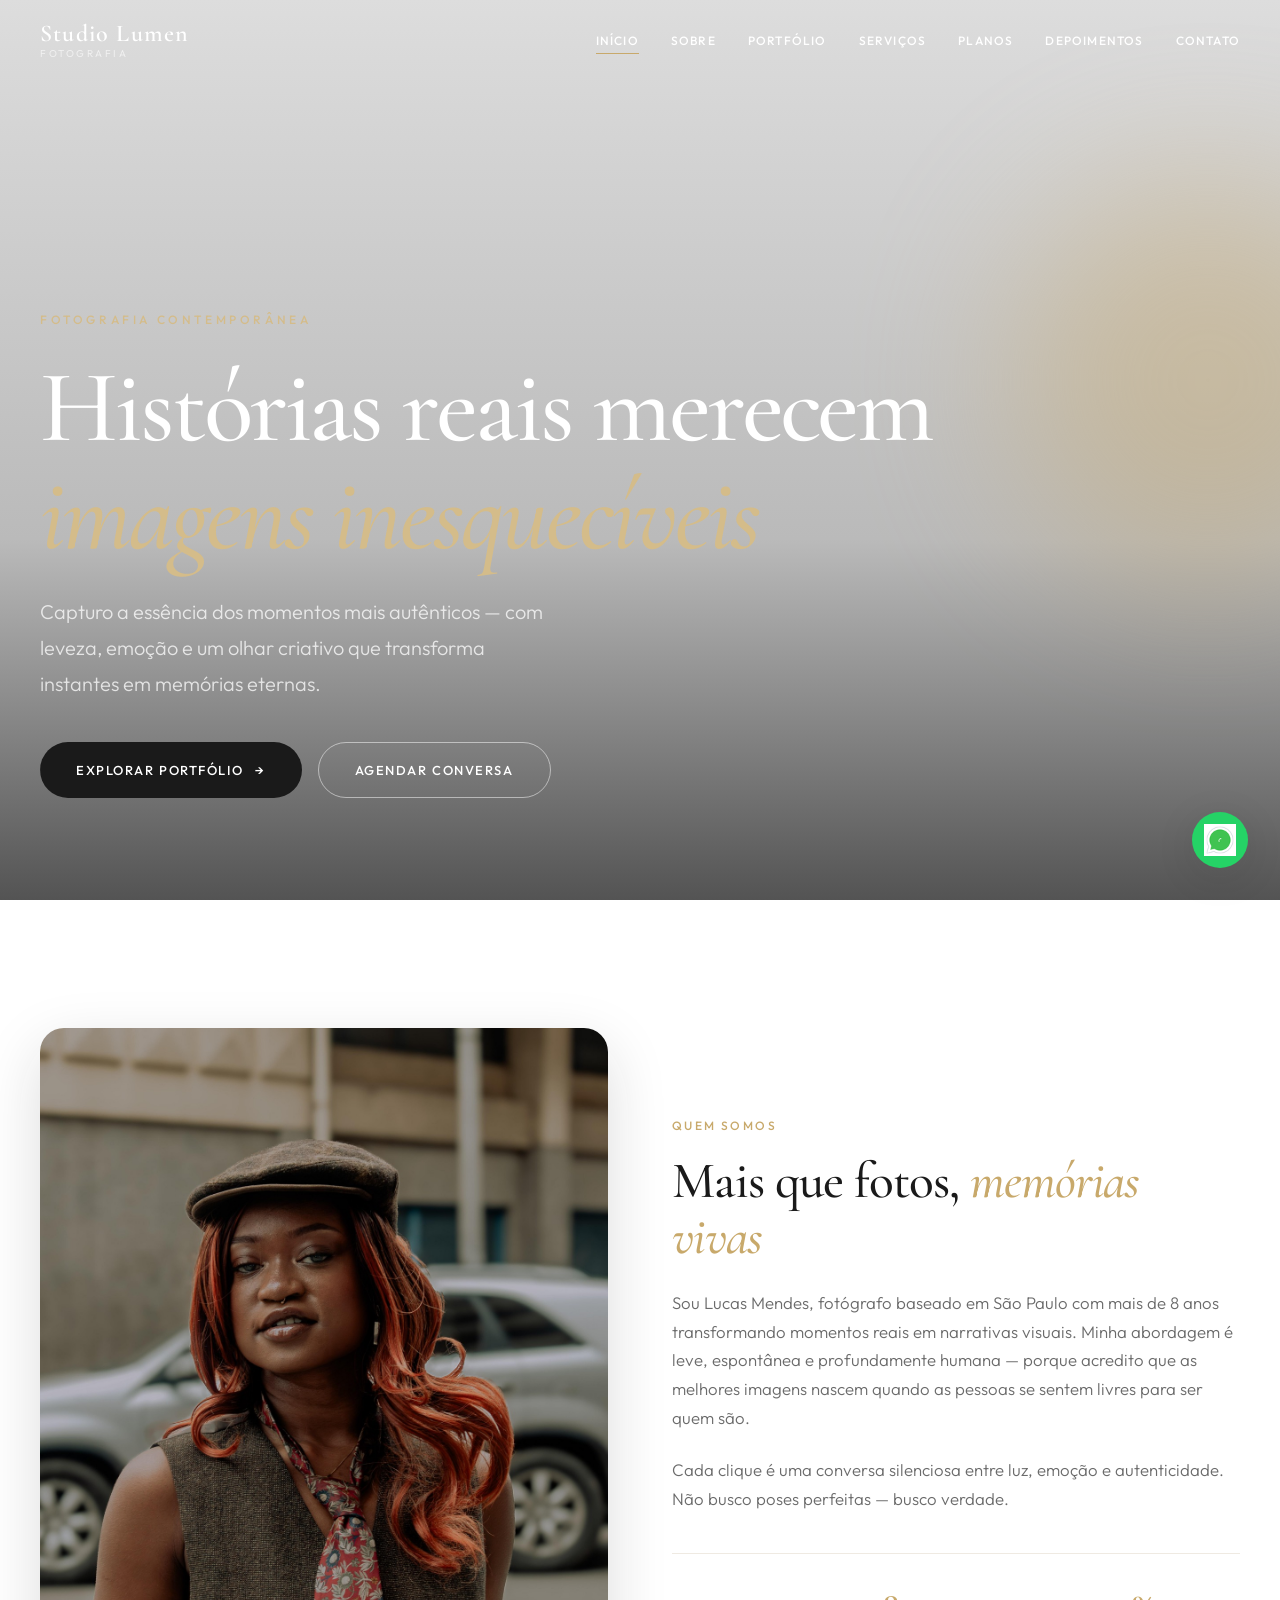
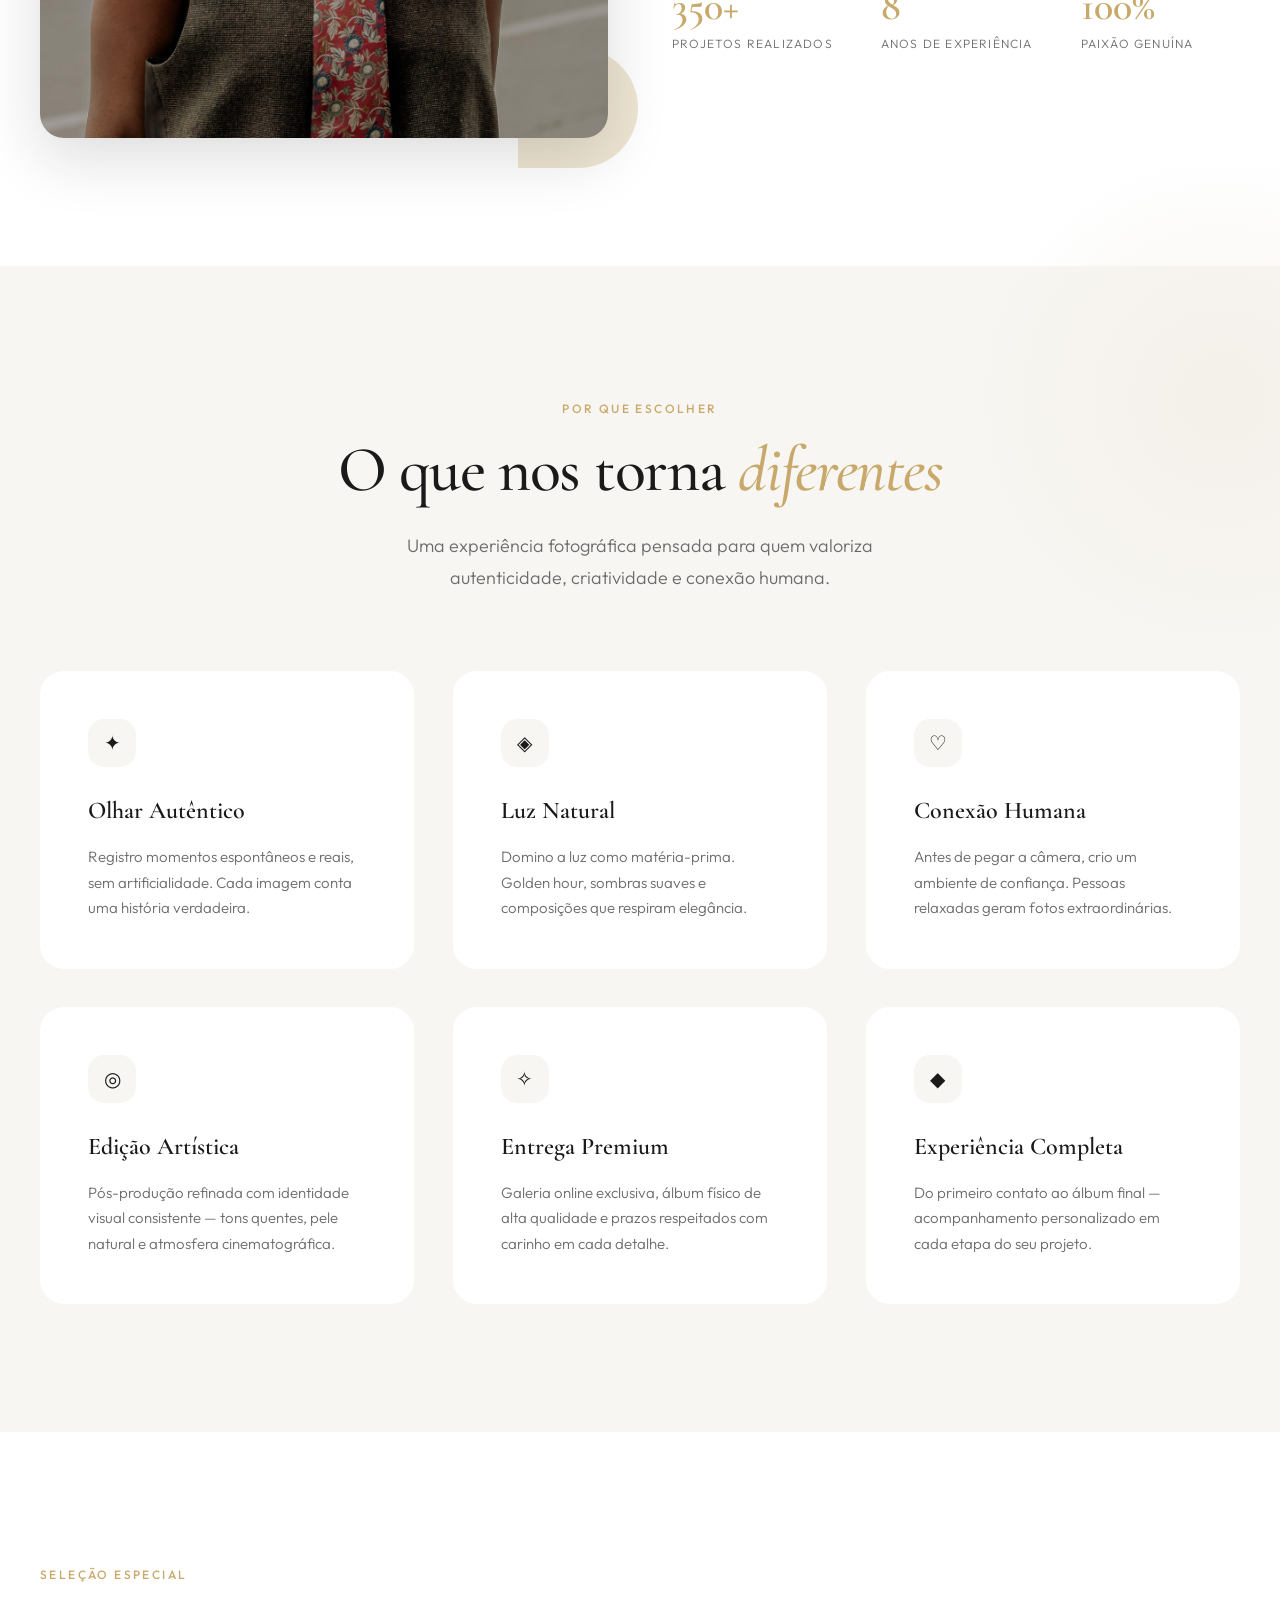
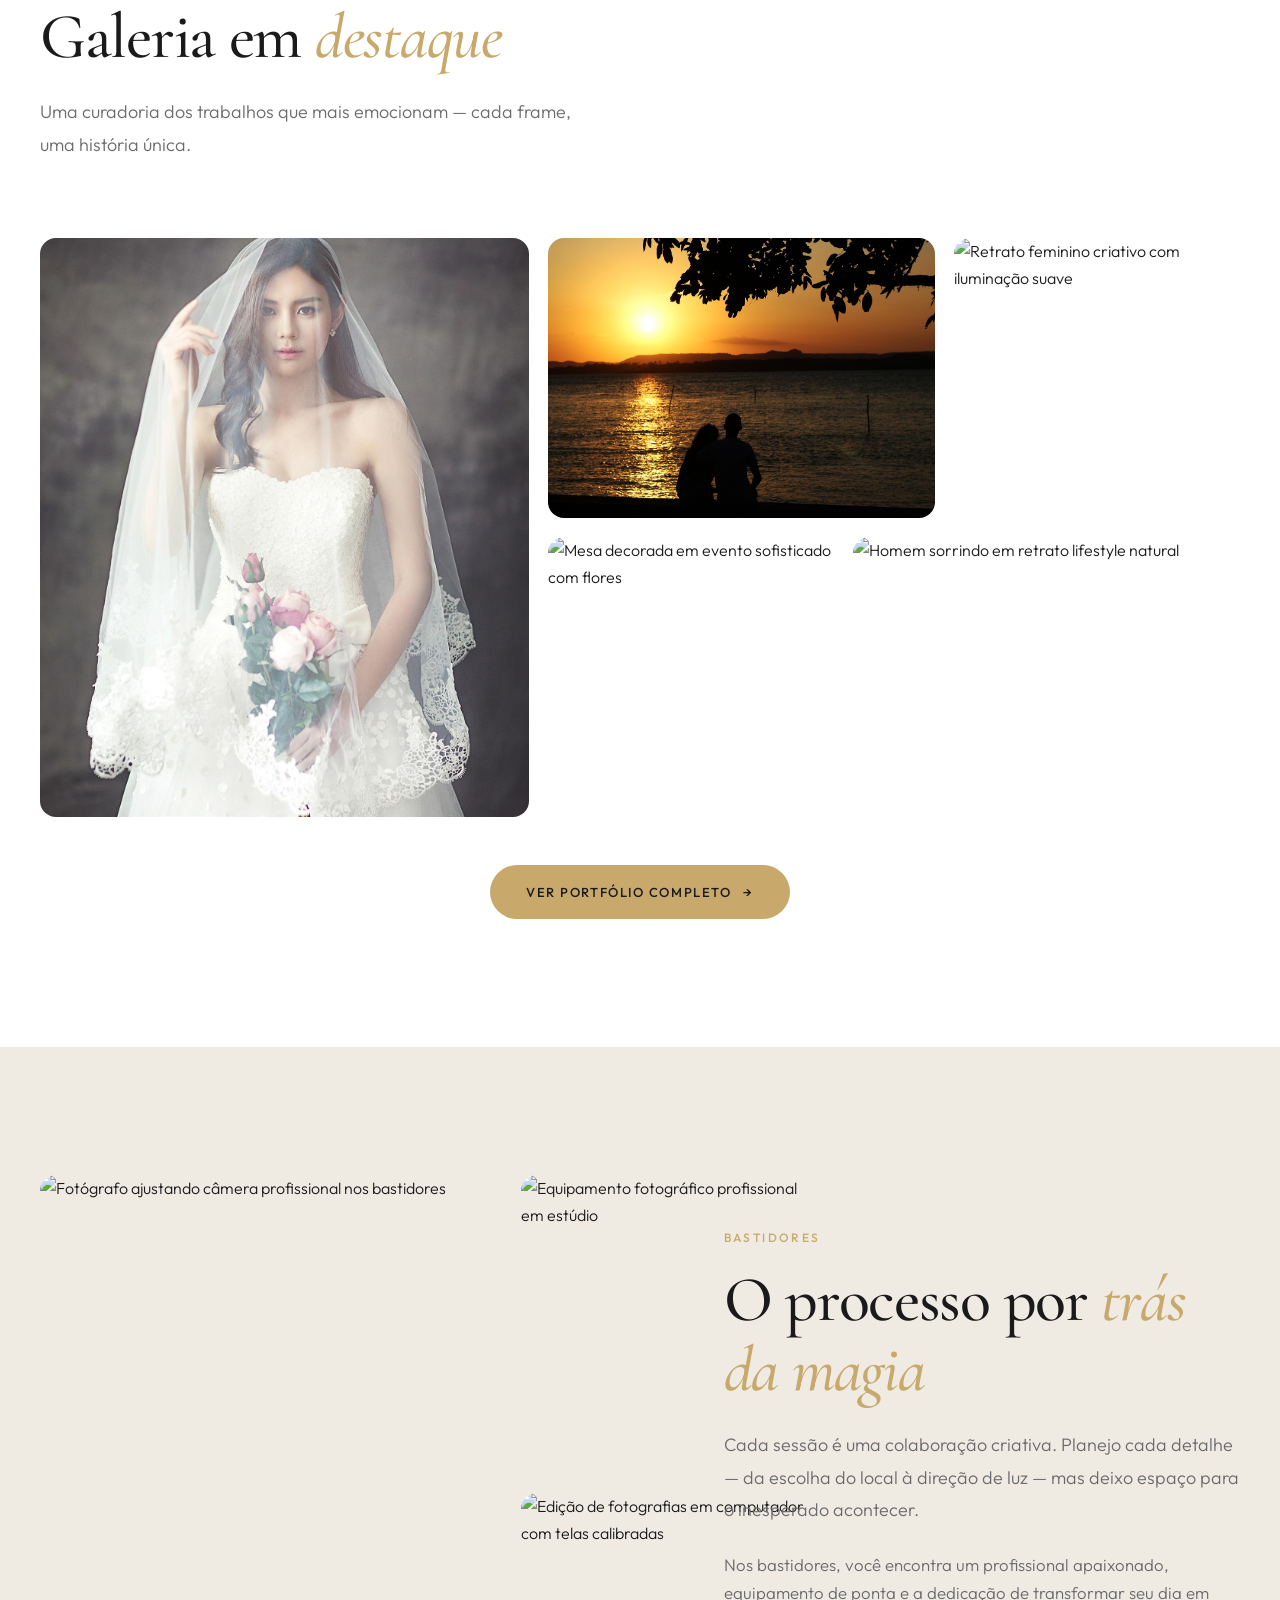
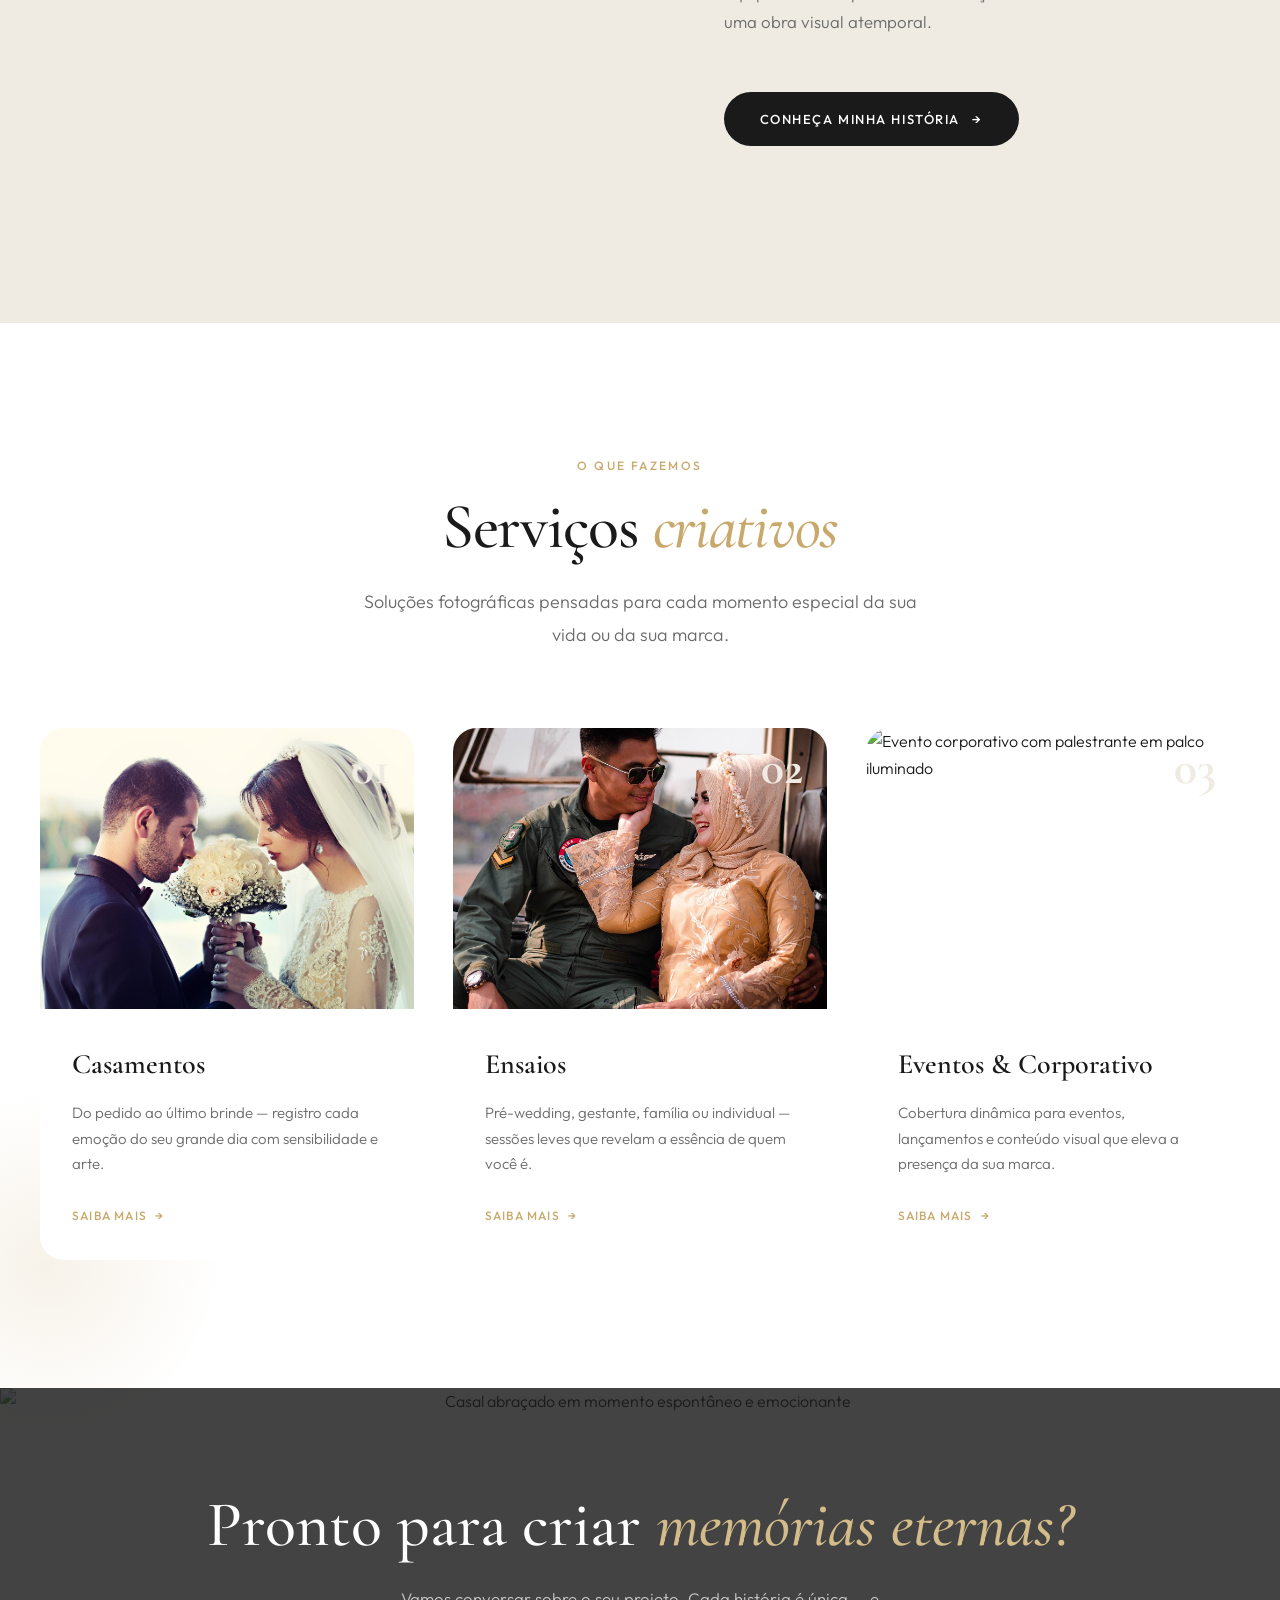
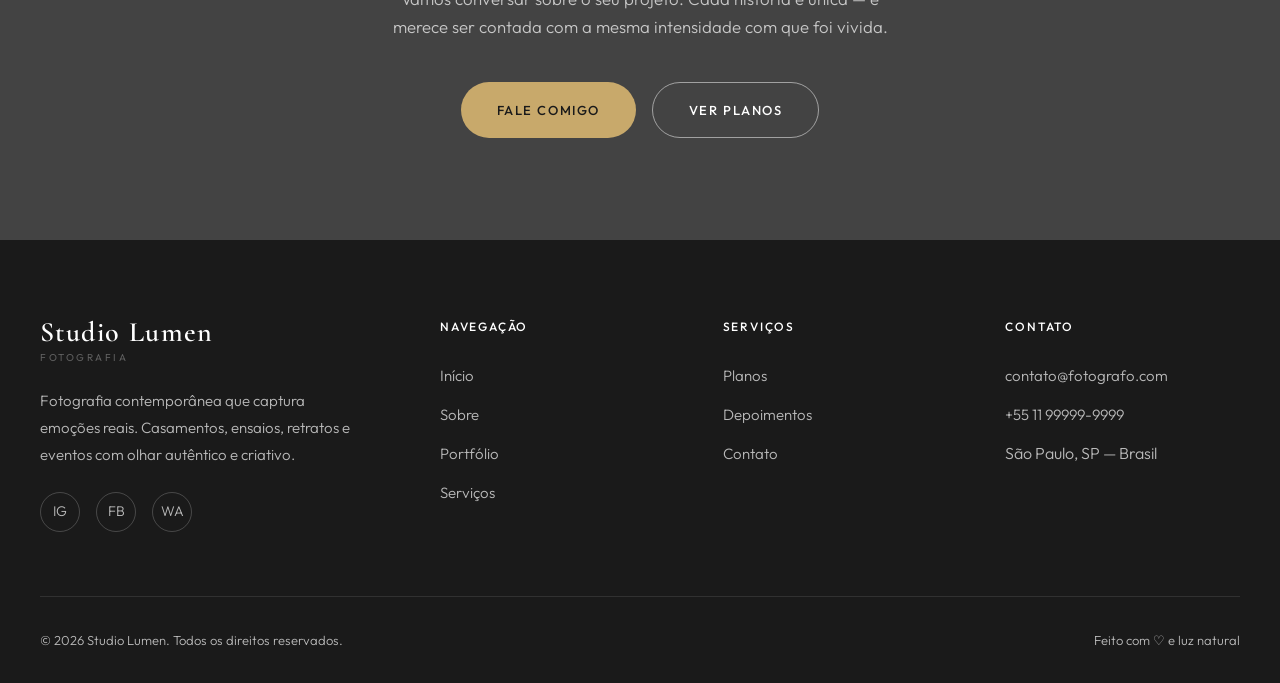
==== commit 02d1389e: "feat: adiciona o incone do wpp" ====
--- a/index.html
+++ b/index.html
@@ -314,7 +314,7 @@
     </div>
   </footer>
 
-  <a href="https://wa.me/5511999999999" class="whatsapp-float" target="_blank" rel="noopener noreferrer" aria-label="Contato via WhatsApp">💬</a>
+  <a href="https://wa.me/5511999999999" class="whatsapp-float" target="_blank" rel="noopener noreferrer" aria-label="Contato via WhatsApp"><img src="images/icons8-whatsapp.gif" alt="" width="32" height="32"></a>
 
 </body>
 </html>
--- a/css/style.css
+++ b/css/style.css
@@ -1897,10 +1897,15 @@
   display: flex;
   align-items: center;
   justify-content: center;
-  color: white;
-  font-size: 1.5rem;
   box-shadow: var(--shadow-medium);
   transition: all var(--transition-base);
+}
+
+.whatsapp-float img {
+  width: 32px;
+  height: 32px;
+  object-fit: contain;
+  display: block;
 }
 
 .whatsapp-float:hover {
@@ -2333,7 +2338,11 @@
     right: 1.25rem;
     width: 52px;
     height: 52px;
-    font-size: 1.375rem;
+  }
+
+  .whatsapp-float img {
+    width: 28px;
+    height: 28px;
   }
 
   .intro__accent {
